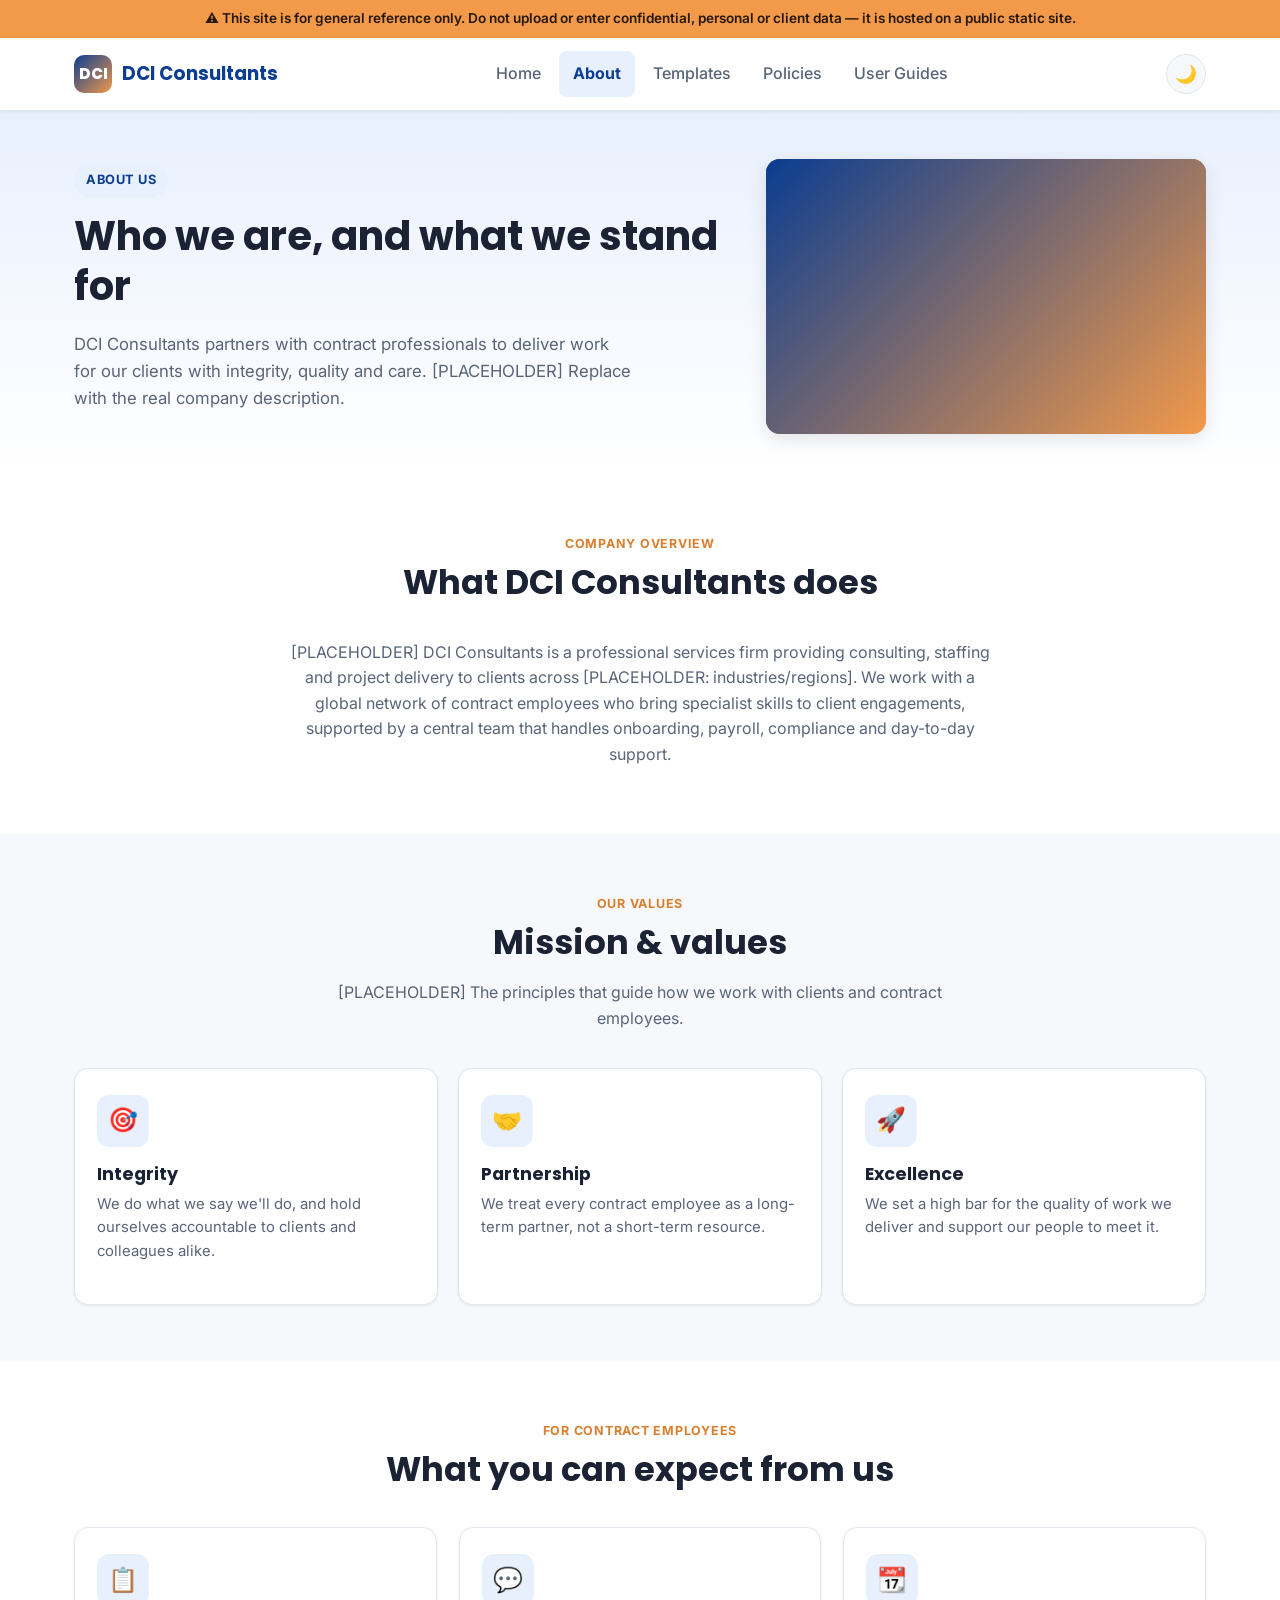
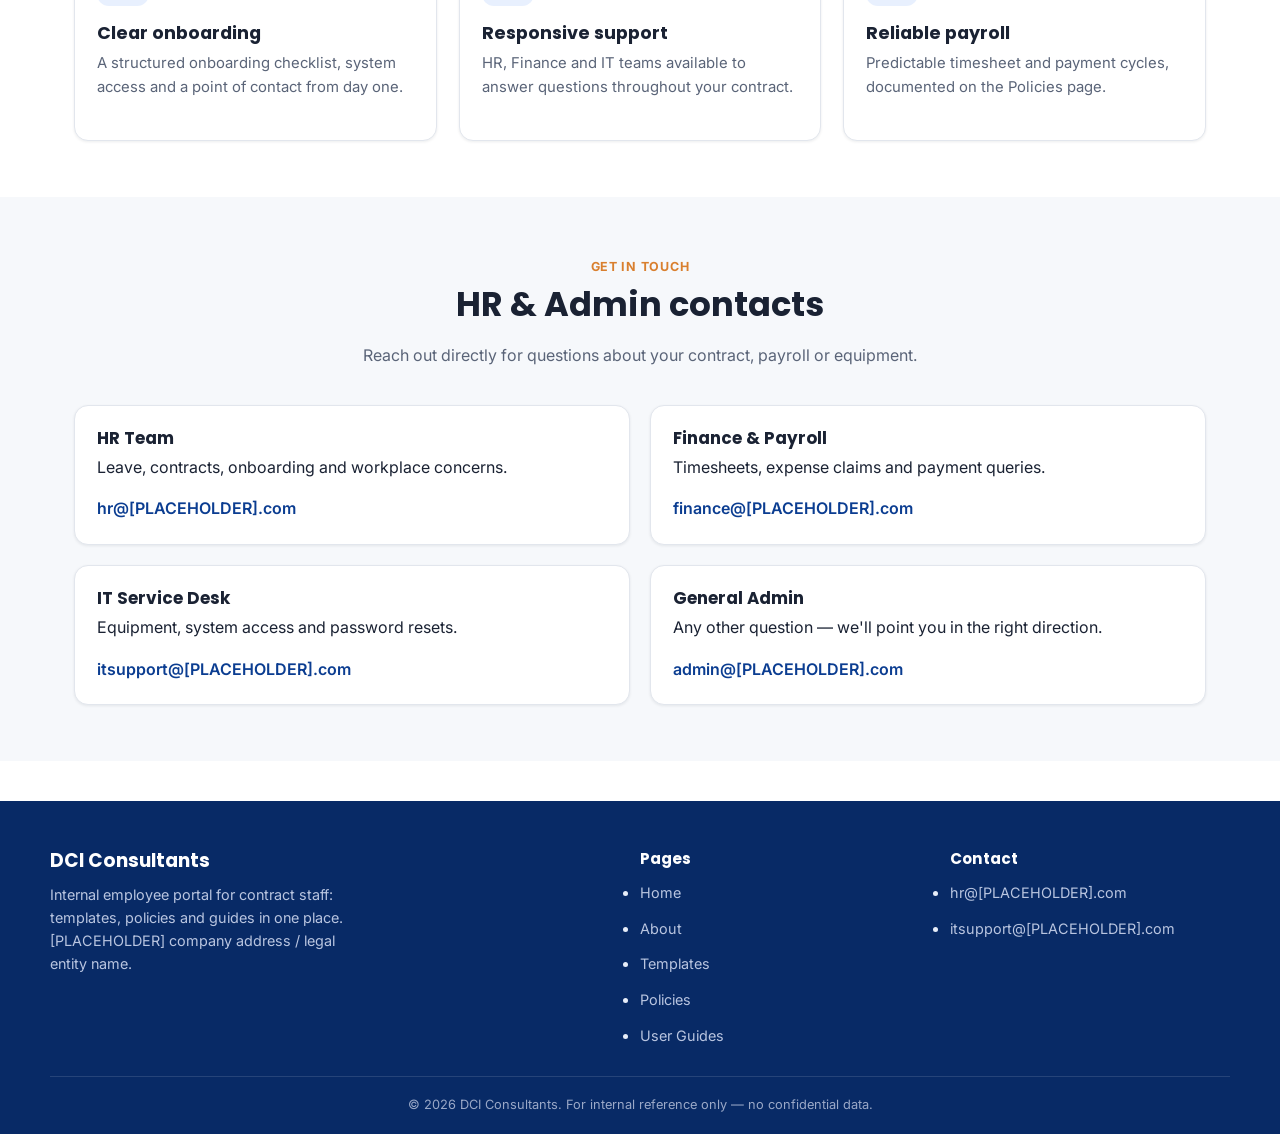
==== about.html @ 4f3f826c "Initial commit: DCI Consultants employee portal Static HTML/CSS/JS site with Home, About, Templates," ====
<!DOCTYPE html>
<html lang="en">
<head>
<meta charset="UTF-8">
<meta name="viewport" content="width=device-width, initial-scale=1.0">
<title>About | DCI Consultants Employee Portal</title>
<meta name="description" content="About DCI Consultants: mission, values, what contract employees can expect, and HR/Admin contacts.">
<link rel="preconnect" href="https://fonts.googleapis.com">
<link rel="preconnect" href="https://fonts.gstatic.com" crossorigin>
<link href="https://fonts.googleapis.com/css2?family=Inter:wght@400;500;600;700&family=Poppins:wght@600;700;800&display=swap" rel="stylesheet">
<link rel="stylesheet" href="css/styles.css">
</head>
<body>

<div class="confidentiality-banner">
  ⚠ This site is for general reference only. Do not upload or enter confidential, personal or client data — it is hosted on a public static site.
</div>

<header class="site-header">
  <div class="container nav-wrap">
    <a class="brand" href="index.html">
      <span class="brand-mark" aria-hidden="true">DCI</span>
      DCI Consultants
    </a>
    <nav class="main-nav" aria-label="Primary">
      <a href="index.html">Home</a>
      <a href="about.html" aria-current="page">About</a>
      <a href="templates.html">Templates</a>
      <a href="policies.html">Policies</a>
      <a href="guides.html">User Guides</a>
    </nav>
    <div class="nav-actions">
      <button class="theme-toggle" type="button" aria-label="Toggle dark mode">🌙</button>
      <button class="hamburger" type="button" aria-label="Toggle menu" aria-expanded="false">
        <span></span><span></span><span></span>
      </button>
    </div>
  </div>
</header>

<section class="page-hero">
  <div class="container page-hero-grid">
    <div class="fade-up">
      <span class="hero-eyebrow">About Us</span>
      <h1>Who we are, and what we stand for</h1>
      <p class="lead">DCI Consultants partners with contract professionals to deliver work for our clients with integrity, quality and care. [PLACEHOLDER] Replace with the real company description.</p>
    </div>
    <div class="page-hero-media fade-up">
      <img
        src="https://images.unsplash.com/photo-1600880292203-757bb62b4baf?auto=format&fit=crop&w=900&q=80"
        alt="Modern open-plan office space with employees working at desks"
        loading="lazy"
        onerror="handleImgError(this)">
    </div>
  </div>
</section>

<section class="section">
  <div class="container">
    <div class="section-head fade-up">
      <span class="eyebrow">Company overview</span>
      <h2>What DCI Consultants does</h2>
    </div>
    <p class="fade-up" style="max-width:720px;margin:0 auto 10px;text-align:center;color:var(--color-text-muted);">
      [PLACEHOLDER] DCI Consultants is a professional services firm providing consulting, staffing and project delivery to clients across [PLACEHOLDER: industries/regions]. We work with a global network of contract employees who bring specialist skills to client engagements, supported by a central team that handles onboarding, payroll, compliance and day-to-day support.
    </p>
  </div>
</section>

<section class="section section-alt">
  <div class="container">
    <div class="section-head fade-up">
      <span class="eyebrow">Our values</span>
      <h2>Mission &amp; values</h2>
      <p>[PLACEHOLDER] The principles that guide how we work with clients and contract employees.</p>
    </div>
    <div class="values-grid">
      <article class="card fade-up">
        <div class="card-icon" aria-hidden="true">🎯</div>
        <h3>Integrity</h3>
        <p>We do what we say we'll do, and hold ourselves accountable to clients and colleagues alike.</p>
      </article>
      <article class="card fade-up">
        <div class="card-icon" aria-hidden="true">🤝</div>
        <h3>Partnership</h3>
        <p>We treat every contract employee as a long-term partner, not a short-term resource.</p>
      </article>
      <article class="card fade-up">
        <div class="card-icon" aria-hidden="true">🚀</div>
        <h3>Excellence</h3>
        <p>We set a high bar for the quality of work we deliver and support our people to meet it.</p>
      </article>
    </div>
  </div>
</section>

<section class="section">
  <div class="container">
    <div class="section-head fade-up">
      <span class="eyebrow">For contract employees</span>
      <h2>What you can expect from us</h2>
    </div>
    <div class="card-grid" style="grid-template-columns:repeat(3,1fr);">
      <article class="card fade-up">
        <div class="card-icon" aria-hidden="true">📋</div>
        <h3>Clear onboarding</h3>
        <p>A structured onboarding checklist, system access and a point of contact from day one.</p>
      </article>
      <article class="card fade-up">
        <div class="card-icon" aria-hidden="true">💬</div>
        <h3>Responsive support</h3>
        <p>HR, Finance and IT teams available to answer questions throughout your contract.</p>
      </article>
      <article class="card fade-up">
        <div class="card-icon" aria-hidden="true">📆</div>
        <h3>Reliable payroll</h3>
        <p>Predictable timesheet and payment cycles, documented on the Policies page.</p>
      </article>
    </div>
  </div>
</section>

<section class="section section-alt" id="contact">
  <div class="container">
    <div class="section-head fade-up">
      <span class="eyebrow">Get in touch</span>
      <h2>HR &amp; Admin contacts</h2>
      <p>Reach out directly for questions about your contract, payroll or equipment.</p>
    </div>
    <div class="contact-grid">
      <div class="contact-card fade-up">
        <h3>HR Team</h3>
        <p>Leave, contracts, onboarding and workplace concerns.</p>
        <a href="mailto:hr@placeholder-dci.com">hr@[PLACEHOLDER].com</a>
      </div>
      <div class="contact-card fade-up">
        <h3>Finance &amp; Payroll</h3>
        <p>Timesheets, expense claims and payment queries.</p>
        <a href="mailto:finance@placeholder-dci.com">finance@[PLACEHOLDER].com</a>
      </div>
      <div class="contact-card fade-up">
        <h3>IT Service Desk</h3>
        <p>Equipment, system access and password resets.</p>
        <a href="mailto:itsupport@placeholder-dci.com">itsupport@[PLACEHOLDER].com</a>
      </div>
      <div class="contact-card fade-up">
        <h3>General Admin</h3>
        <p>Any other question — we'll point you in the right direction.</p>
        <a href="mailto:admin@placeholder-dci.com">admin@[PLACEHOLDER].com</a>
      </div>
    </div>
  </div>
</section>

<footer class="site-footer">
  <div class="container footer-grid">
    <div class="footer-brand">
      <h3>DCI Consultants</h3>
      <p>Internal employee portal for contract staff: templates, policies and guides in one place. [PLACEHOLDER] company address / legal entity name.</p>
    </div>
    <div class="footer-col">
      <h4>Pages</h4>
      <ul>
        <li><a href="index.html">Home</a></li>
        <li><a href="about.html">About</a></li>
        <li><a href="templates.html">Templates</a></li>
        <li><a href="policies.html">Policies</a></li>
        <li><a href="guides.html">User Guides</a></li>
      </ul>
    </div>
    <div class="footer-col">
      <h4>Contact</h4>
      <ul>
        <li><a href="mailto:hr@placeholder-dci.com">hr@[PLACEHOLDER].com</a></li>
        <li><a href="mailto:itsupport@placeholder-dci.com">itsupport@[PLACEHOLDER].com</a></li>
      </ul>
    </div>
  </div>
  <div class="footer-bottom container">
    &copy; 2026 DCI Consultants. For internal reference only — no confidential data.
  </div>
</footer>

<script src="js/main.js"></script>
</body>
</html>
---- css/styles.css ----
/* =====================================================
   DCI Consultants — Employee Portal
   Shared stylesheet for all 5 pages.
   ===================================================== */

/* ---------- CSS Variables / Theme ---------- */
:root {
  --color-primary: #0b3d91;
  --color-primary-dark: #082a66;
  --color-primary-light: #e8f0fe;
  --color-accent: #f2994a;
  --color-accent-dark: #d97f2e;

  --color-bg: #ffffff;
  --color-bg-alt: #f6f8fb;
  --color-surface: #ffffff;
  --color-text: #1a2233;
  --color-text-muted: #5a6478;
  --color-border: #e2e6ed;

  --shadow-sm: 0 1px 3px rgba(16, 24, 40, 0.08);
  --shadow-md: 0 6px 18px rgba(16, 24, 40, 0.10);
  --shadow-lg: 0 14px 34px rgba(16, 24, 40, 0.14);

  --radius-sm: 8px;
  --radius-md: 14px;
  --radius-lg: 20px;

  --font-heading: "Poppins", "Inter", sans-serif;
  --font-body: "Inter", sans-serif;

  --header-height: 72px;
  --transition: 0.25s ease;
}

[data-theme="dark"] {
  --color-primary: #4c8bf5;
  --color-primary-dark: #3a6fd1;
  --color-primary-light: #16233b;
  --color-accent: #ffb366;
  --color-accent-dark: #ffa94d;

  --color-bg: #0f1420;
  --color-bg-alt: #151c2c;
  --color-surface: #1a2236;
  --color-text: #eef1f6;
  --color-text-muted: #a8b2c6;
  --color-border: #2a3450;

  --shadow-sm: 0 1px 3px rgba(0, 0, 0, 0.4);
  --shadow-md: 0 6px 18px rgba(0, 0, 0, 0.45);
  --shadow-lg: 0 14px 34px rgba(0, 0, 0, 0.5);
}

/* ---------- Reset ---------- */
* , *::before, *::after { box-sizing: border-box; }
html { scroll-behavior: smooth; }
body {
  margin: 0;
  font-family: var(--font-body);
  color: var(--color-text);
  background: var(--color-bg);
  line-height: 1.6;
  transition: background var(--transition), color var(--transition);
}
img { max-width: 100%; display: block; }
a { color: inherit; text-decoration: none; }
ul { margin: 0; padding: 0; }
h1, h2, h3, h4 { font-family: var(--font-heading); line-height: 1.25; margin: 0 0 0.5em; }
p { margin: 0 0 1em; }
button { font-family: inherit; }

/* Visible focus states for accessibility */
a:focus-visible,
button:focus-visible,
input:focus-visible,
summary:focus-visible {
  outline: 3px solid var(--color-accent);
  outline-offset: 2px;
  border-radius: 4px;
}

.container {
  width: 100%;
  max-width: 1180px;
  margin: 0 auto;
  padding: 0 24px;
}

.visually-hidden {
  position: absolute;
  width: 1px; height: 1px;
  overflow: hidden;
  clip: rect(0 0 0 0);
  white-space: nowrap;
}

/* ---------- Security / confidentiality banner ---------- */
.confidentiality-banner {
  background: var(--color-accent);
  color: #26180a;
  font-size: 0.85rem;
  text-align: center;
  padding: 8px 16px;
  font-weight: 600;
}

/* ---------- Header / Nav ---------- */
.site-header {
  position: sticky;
  top: 0;
  z-index: 100;
  background: var(--color-surface);
  border-bottom: 1px solid var(--color-border);
  box-shadow: var(--shadow-sm);
}
.nav-wrap {
  display: flex;
  align-items: center;
  justify-content: space-between;
  height: var(--header-height);
}
.brand {
  display: flex;
  align-items: center;
  gap: 10px;
  font-family: var(--font-heading);
  font-weight: 700;
  font-size: 1.15rem;
  color: var(--color-primary);
}
.brand-mark {
  display: inline-flex;
  align-items: center;
  justify-content: center;
  width: 38px; height: 38px;
  border-radius: 10px;
  background: linear-gradient(135deg, var(--color-primary), var(--color-accent));
  color: #fff;
  font-weight: 800;
  font-size: 0.95rem;
}

.main-nav {
  display: flex;
  align-items: center;
  gap: 4px;
}
.main-nav a {
  padding: 10px 14px;
  border-radius: var(--radius-sm);
  font-weight: 500;
  color: var(--color-text-muted);
  transition: background var(--transition), color var(--transition);
}
.main-nav a:hover { background: var(--color-bg-alt); color: var(--color-primary); }
.main-nav a[aria-current="page"] {
  color: var(--color-primary);
  background: var(--color-primary-light);
  font-weight: 700;
}

.nav-actions { display: flex; align-items: center; gap: 8px; }

.theme-toggle {
  width: 40px; height: 40px;
  border-radius: 50%;
  border: 1px solid var(--color-border);
  background: var(--color-bg-alt);
  cursor: pointer;
  font-size: 1.1rem;
  display: flex; align-items: center; justify-content: center;
  transition: transform var(--transition);
}
.theme-toggle:hover { transform: rotate(15deg); }

.hamburger {
  display: none;
  width: 42px; height: 42px;
  border: 1px solid var(--color-border);
  background: var(--color-bg-alt);
  border-radius: var(--radius-sm);
  cursor: pointer;
  position: relative;
}
.hamburger span {
  position: absolute; left: 10px; right: 10px; height: 2px;
  background: var(--color-text);
  transition: transform var(--transition), opacity var(--transition);
}
.hamburger span:nth-child(1) { top: 14px; }
.hamburger span:nth-child(2) { top: 20px; }
.hamburger span:nth-child(3) { top: 26px; }
.hamburger[aria-expanded="true"] span:nth-child(1) { transform: translateY(6px) rotate(45deg); }
.hamburger[aria-expanded="true"] span:nth-child(2) { opacity: 0; }
.hamburger[aria-expanded="true"] span:nth-child(3) { transform: translateY(-6px) rotate(-45deg); }

/* ---------- Buttons ---------- */
.btn {
  display: inline-flex;
  align-items: center;
  gap: 8px;
  padding: 12px 22px;
  border-radius: var(--radius-sm);
  font-weight: 600;
  border: 2px solid transparent;
  cursor: pointer;
  transition: transform var(--transition), box-shadow var(--transition), background var(--transition);
  font-size: 0.95rem;
}
.btn:hover { transform: translateY(-2px); }
.btn-primary { background: var(--color-primary); color: #fff; box-shadow: var(--shadow-sm); }
.btn-primary:hover { background: var(--color-primary-dark); box-shadow: var(--shadow-md); }
.btn-accent { background: var(--color-accent); color: #26180a; }
.btn-accent:hover { background: var(--color-accent-dark); }
.btn-outline { background: transparent; border-color: var(--color-border); color: var(--color-text); }
.btn-outline:hover { border-color: var(--color-primary); color: var(--color-primary); }
.btn-sm { padding: 8px 14px; font-size: 0.85rem; }

/* ---------- Hero ---------- */
.hero {
  padding: 64px 0 56px;
  background: linear-gradient(180deg, var(--color-primary-light), var(--color-bg));
}
.hero-grid {
  display: grid;
  grid-template-columns: 1.1fr 1fr;
  gap: 40px;
  align-items: center;
}
.hero-eyebrow {
  display: inline-block;
  color: var(--color-primary);
  background: var(--color-primary-light);
  font-weight: 700;
  font-size: 0.8rem;
  letter-spacing: 0.04em;
  text-transform: uppercase;
  padding: 6px 12px;
  border-radius: 999px;
  margin-bottom: 14px;
}
.hero h1 { font-size: clamp(1.9rem, 4vw, 3rem); color: var(--color-text); }
.hero p.lead { font-size: 1.1rem; color: var(--color-text-muted); max-width: 540px; }
.hero-actions { display: flex; gap: 14px; flex-wrap: wrap; margin-top: 24px; }
.hero-media {
  border-radius: var(--radius-lg);
  overflow: hidden;
  box-shadow: var(--shadow-lg);
  aspect-ratio: 4/3;
  background: linear-gradient(135deg, var(--color-primary), var(--color-accent));
}
.hero-media img { width: 100%; height: 100%; object-fit: cover; }

.page-hero {
  padding: 48px 0 40px;
  background: linear-gradient(180deg, var(--color-primary-light), var(--color-bg));
}
.page-hero-grid {
  display: grid;
  grid-template-columns: 1.2fr 0.8fr;
  gap: 32px;
  align-items: center;
}
.page-hero h1 { font-size: clamp(1.7rem, 3.4vw, 2.5rem); }
.page-hero p.lead { color: var(--color-text-muted); font-size: 1.05rem; max-width: 560px; }
.page-hero-media {
  border-radius: var(--radius-md);
  overflow: hidden;
  box-shadow: var(--shadow-md);
  aspect-ratio: 16/10;
  background: linear-gradient(135deg, var(--color-primary), var(--color-accent));
}
.page-hero-media img { width: 100%; height: 100%; object-fit: cover; }

/* ---------- Sections ---------- */
.section { padding: 56px 0; }
.section-alt { background: var(--color-bg-alt); }
.section-head { max-width: 680px; margin: 0 auto 36px; text-align: center; }
.section-head h2 { font-size: clamp(1.5rem, 3vw, 2.1rem); }
.section-head p { color: var(--color-text-muted); }
.eyebrow {
  display: inline-block;
  color: var(--color-accent-dark);
  font-weight: 700;
  font-size: 0.78rem;
  letter-spacing: 0.06em;
  text-transform: uppercase;
  margin-bottom: 8px;
}

/* ---------- Quick-link / feature cards ---------- */
.card-grid {
  display: grid;
  grid-template-columns: repeat(4, 1fr);
  gap: 22px;
}
.card {
  background: var(--color-surface);
  border: 1px solid var(--color-border);
  border-radius: var(--radius-md);
  padding: 26px 22px;
  box-shadow: var(--shadow-sm);
  transition: transform var(--transition), box-shadow var(--transition);
}
.card:hover { transform: translateY(-4px); box-shadow: var(--shadow-md); }
.card-icon {
  width: 52px; height: 52px;
  border-radius: 12px;
  background: var(--color-primary-light);
  color: var(--color-primary);
  display: flex; align-items: center; justify-content: center;
  font-size: 1.5rem;
  margin-bottom: 16px;
}
.card h3 { font-size: 1.1rem; margin-bottom: 8px; }
.card p { color: var(--color-text-muted); font-size: 0.93rem; margin-bottom: 14px; }
.card-link { font-weight: 700; color: var(--color-primary); display: inline-flex; align-items: center; gap: 6px; }
.card-link:hover { text-decoration: underline; }

/* ---------- Announcements ---------- */
.announce-list { display: grid; gap: 16px; }
.announce-item {
  display: flex; gap: 16px;
  background: var(--color-surface);
  border: 1px solid var(--color-border);
  border-radius: var(--radius-md);
  padding: 18px 20px;
  box-shadow: var(--shadow-sm);
}
.announce-date {
  flex: 0 0 auto;
  min-width: 72px;
  text-align: center;
  background: var(--color-primary-light);
  color: var(--color-primary);
  border-radius: var(--radius-sm);
  padding: 8px 6px;
  font-weight: 700;
  font-size: 0.8rem;
}
.announce-item h3 { font-size: 1rem; margin-bottom: 4px; }
.announce-item p { margin: 0; color: var(--color-text-muted); font-size: 0.9rem; }

/* ---------- Help strip ---------- */
.help-strip {
  background: var(--color-primary);
  color: #fff;
  border-radius: var(--radius-lg);
  padding: 32px 36px;
  display: flex;
  align-items: center;
  justify-content: space-between;
  gap: 24px;
  flex-wrap: wrap;
}
.help-strip h2 { margin: 0 0 6px; font-size: 1.4rem; }
.help-strip p { margin: 0; opacity: 0.9; }
.help-strip .btn-outline { border-color: rgba(255,255,255,0.5); color: #fff; }
.help-strip .btn-outline:hover { border-color: #fff; background: rgba(255,255,255,0.12); }

/* ---------- Toolbar: search + filter ---------- */
.toolbar {
  display: flex;
  gap: 14px;
  flex-wrap: wrap;
  align-items: center;
  margin-bottom: 30px;
  background: var(--color-surface);
  border: 1px solid var(--color-border);
  border-radius: var(--radius-md);
  padding: 16px 18px;
  box-shadow: var(--shadow-sm);
}
.search-field {
  flex: 1 1 260px;
  display: flex;
  align-items: center;
  gap: 10px;
  background: var(--color-bg-alt);
  border: 1px solid var(--color-border);
  border-radius: var(--radius-sm);
  padding: 10px 14px;
}
.search-field input {
  flex: 1;
  border: none;
  background: transparent;
  color: var(--color-text);
  font-size: 0.95rem;
  outline: none;
}
.filter-chips { display: flex; gap: 8px; flex-wrap: wrap; }
.chip {
  border: 1px solid var(--color-border);
  background: var(--color-bg-alt);
  color: var(--color-text-muted);
  padding: 8px 14px;
  border-radius: 999px;
  font-size: 0.85rem;
  font-weight: 600;
  cursor: pointer;
  transition: background var(--transition), color var(--transition), border-color var(--transition);
}
.chip:hover { border-color: var(--color-primary); }
.chip[aria-pressed="true"] {
  background: var(--color-primary);
  color: #fff;
  border-color: var(--color-primary);
}
.result-count { color: var(--color-text-muted); font-size: 0.85rem; margin-bottom: 18px; }
.empty-state {
  text-align: center;
  padding: 48px 20px;
  color: var(--color-text-muted);
  border: 1px dashed var(--color-border);
  border-radius: var(--radius-md);
  display: none;
}
.empty-state.visible { display: block; }

/* ---------- Template cards ---------- */
.template-grid {
  display: grid;
  grid-template-columns: repeat(3, 1fr);
  gap: 22px;
}
.template-card {
  background: var(--color-surface);
  border: 1px solid var(--color-border);
  border-radius: var(--radius-md);
  padding: 22px;
  box-shadow: var(--shadow-sm);
  display: flex;
  flex-direction: column;
  transition: transform var(--transition), box-shadow var(--transition);
}
.template-card:hover { transform: translateY(-4px); box-shadow: var(--shadow-md); }
.template-top { display: flex; align-items: flex-start; justify-content: space-between; gap: 10px; }
.template-icon {
  width: 46px; height: 46px;
  border-radius: 10px;
  background: var(--color-primary-light);
  color: var(--color-primary);
  display: flex; align-items: center; justify-content: center;
  font-size: 1.3rem;
}
.badge {
  font-size: 0.72rem;
  font-weight: 700;
  padding: 4px 9px;
  border-radius: 999px;
  background: var(--color-accent);
  color: #26180a;
  text-transform: uppercase;
  letter-spacing: 0.03em;
}
.template-card h3 { font-size: 1.05rem; margin: 14px 0 6px; }
.template-card p { color: var(--color-text-muted); font-size: 0.9rem; flex: 1; }
.template-card .category-tag {
  font-size: 0.78rem;
  color: var(--color-primary);
  font-weight: 600;
  margin-bottom: 10px;
}
.template-card .btn { align-self: flex-start; margin-top: 10px; }

/* ---------- Accordion (policies) ---------- */
.accordion { display: grid; gap: 14px; }
.accordion-item {
  background: var(--color-surface);
  border: 1px solid var(--color-border);
  border-radius: var(--radius-md);
  box-shadow: var(--shadow-sm);
  overflow: hidden;
}
.accordion-trigger {
  width: 100%;
  display: flex;
  align-items: center;
  justify-content: space-between;
  gap: 16px;
  padding: 18px 22px;
  background: transparent;
  border: none;
  cursor: pointer;
  text-align: left;
  color: var(--color-text);
}
.accordion-trigger h3 { margin: 0; font-size: 1.05rem; }
.accordion-meta { font-size: 0.78rem; color: var(--color-text-muted); font-weight: 500; margin-top: 4px; }
.accordion-icon {
  flex: 0 0 auto;
  width: 30px; height: 30px;
  border-radius: 50%;
  background: var(--color-primary-light);
  color: var(--color-primary);
  display: flex; align-items: center; justify-content: center;
  transition: transform var(--transition);
}
.accordion-trigger[aria-expanded="true"] .accordion-icon { transform: rotate(45deg); }
.accordion-panel {
  max-height: 0;
  overflow: hidden;
  transition: max-height var(--transition);
  padding: 0 22px;
}
.accordion-panel.open { padding-bottom: 20px; }
.accordion-panel p, .accordion-panel li { color: var(--color-text-muted); font-size: 0.93rem; }
.accordion-panel ul { list-style: disc; padding-left: 20px; margin-bottom: 10px; }

/* ---------- Guides ---------- */
.guide-list { display: grid; gap: 28px; }
.guide-card {
  background: var(--color-surface);
  border: 1px solid var(--color-border);
  border-radius: var(--radius-md);
  padding: 26px 26px 10px;
  box-shadow: var(--shadow-sm);
}
.guide-card h3 { display: flex; align-items: center; gap: 10px; font-size: 1.15rem; }
.guide-num {
  width: 34px; height: 34px;
  border-radius: 50%;
  background: var(--color-primary);
  color: #fff;
  display: flex; align-items: center; justify-content: center;
  font-size: 0.9rem; font-weight: 700;
  flex: 0 0 auto;
}
.step-list { list-style: none; padding: 0; margin: 18px 0 10px; display: grid; gap: 14px; }
.step-list li { display: flex; gap: 14px; }
.step-num {
  flex: 0 0 auto;
  width: 28px; height: 28px;
  border-radius: 50%;
  border: 2px solid var(--color-primary);
  color: var(--color-primary);
  display: flex; align-items: center; justify-content: center;
  font-size: 0.8rem; font-weight: 700;
}
.step-text { color: var(--color-text-muted); font-size: 0.93rem; }
.tip-callout {
  display: flex;
  gap: 12px;
  background: var(--color-primary-light);
  border-left: 4px solid var(--color-primary);
  border-radius: var(--radius-sm);
  padding: 14px 16px;
  margin: 16px 0;
  font-size: 0.9rem;
  color: var(--color-text);
}
.tip-callout strong { color: var(--color-primary); }

.faq-section { margin-top: 10px; }

/* ---------- Contact / about ---------- */
.contact-grid {
  display: grid;
  grid-template-columns: repeat(2, 1fr);
  gap: 20px;
}
.contact-card {
  background: var(--color-surface);
  border: 1px solid var(--color-border);
  border-radius: var(--radius-md);
  padding: 22px;
  box-shadow: var(--shadow-sm);
}
.contact-card h3 { font-size: 1.05rem; margin-bottom: 6px; }
.contact-card a { color: var(--color-primary); font-weight: 600; }

.values-grid { display: grid; grid-template-columns: repeat(3, 1fr); gap: 20px; }

/* ---------- Footer ---------- */
.site-footer {
  background: var(--color-primary-dark);
  color: #e7edf9;
  margin-top: 40px;
}
[data-theme="dark"] .site-footer { background: #0a0f1c; }
.footer-grid {
  display: grid;
  grid-template-columns: 2fr 1fr 1fr;
  gap: 30px;
  padding: 48px 0 28px;
}
.footer-brand h3 { color: #fff; margin-bottom: 10px; }
.footer-brand p { color: #b9c5e0; font-size: 0.9rem; max-width: 320px; }
.footer-col h4 { color: #fff; font-size: 0.95rem; margin-bottom: 12px; }
.footer-col ul { display: grid; gap: 10px; }
.footer-col a { color: #b9c5e0; font-size: 0.9rem; transition: color var(--transition); }
.footer-col a:hover { color: #fff; }
.footer-bottom {
  border-top: 1px solid rgba(255,255,255,0.12);
  padding: 18px 0;
  font-size: 0.8rem;
  color: #9aa8c7;
  text-align: center;
}

/* ---------- Scroll fade-in animation ---------- */
.fade-up {
  opacity: 0;
  transform: translateY(18px);
  transition: opacity 0.6s ease, transform 0.6s ease;
}
.fade-up.in-view { opacity: 1; transform: translateY(0); }

/* ---------- Responsive ---------- */
@media (max-width: 1024px) {
  .card-grid { grid-template-columns: repeat(2, 1fr); }
  .template-grid { grid-template-columns: repeat(2, 1fr); }
  .values-grid { grid-template-columns: repeat(1, 1fr); }
  .contact-grid { grid-template-columns: 1fr; }
  .footer-grid { grid-template-columns: 1fr 1fr; }
}

@media (max-width: 860px) {
  .main-nav {
    position: fixed;
    top: var(--header-height);
    left: 0; right: 0;
    background: var(--color-surface);
    border-bottom: 1px solid var(--color-border);
    flex-direction: column;
    align-items: stretch;
    padding: 10px 16px 18px;
    gap: 2px;
    box-shadow: var(--shadow-md);
    transform: translateY(-8px);
    opacity: 0;
    pointer-events: none;
    transition: opacity var(--transition), transform var(--transition);
  }
  .main-nav.open {
    opacity: 1;
    transform: translateY(0);
    pointer-events: auto;
  }
  .main-nav a { padding: 12px 14px; }
  .hamburger { display: block; }
  .hero-grid, .page-hero-grid { grid-template-columns: 1fr; }
  .hero-media, .page-hero-media { order: -1; }
}

@media (max-width: 640px) {
  .card-grid, .template-grid { grid-template-columns: 1fr; }
  .footer-grid { grid-template-columns: 1fr; padding: 36px 0 20px; }
  .help-strip { flex-direction: column; align-items: flex-start; text-align: left; }
  .hero, .page-hero { padding: 36px 0 32px; }
  .section { padding: 40px 0; }
}
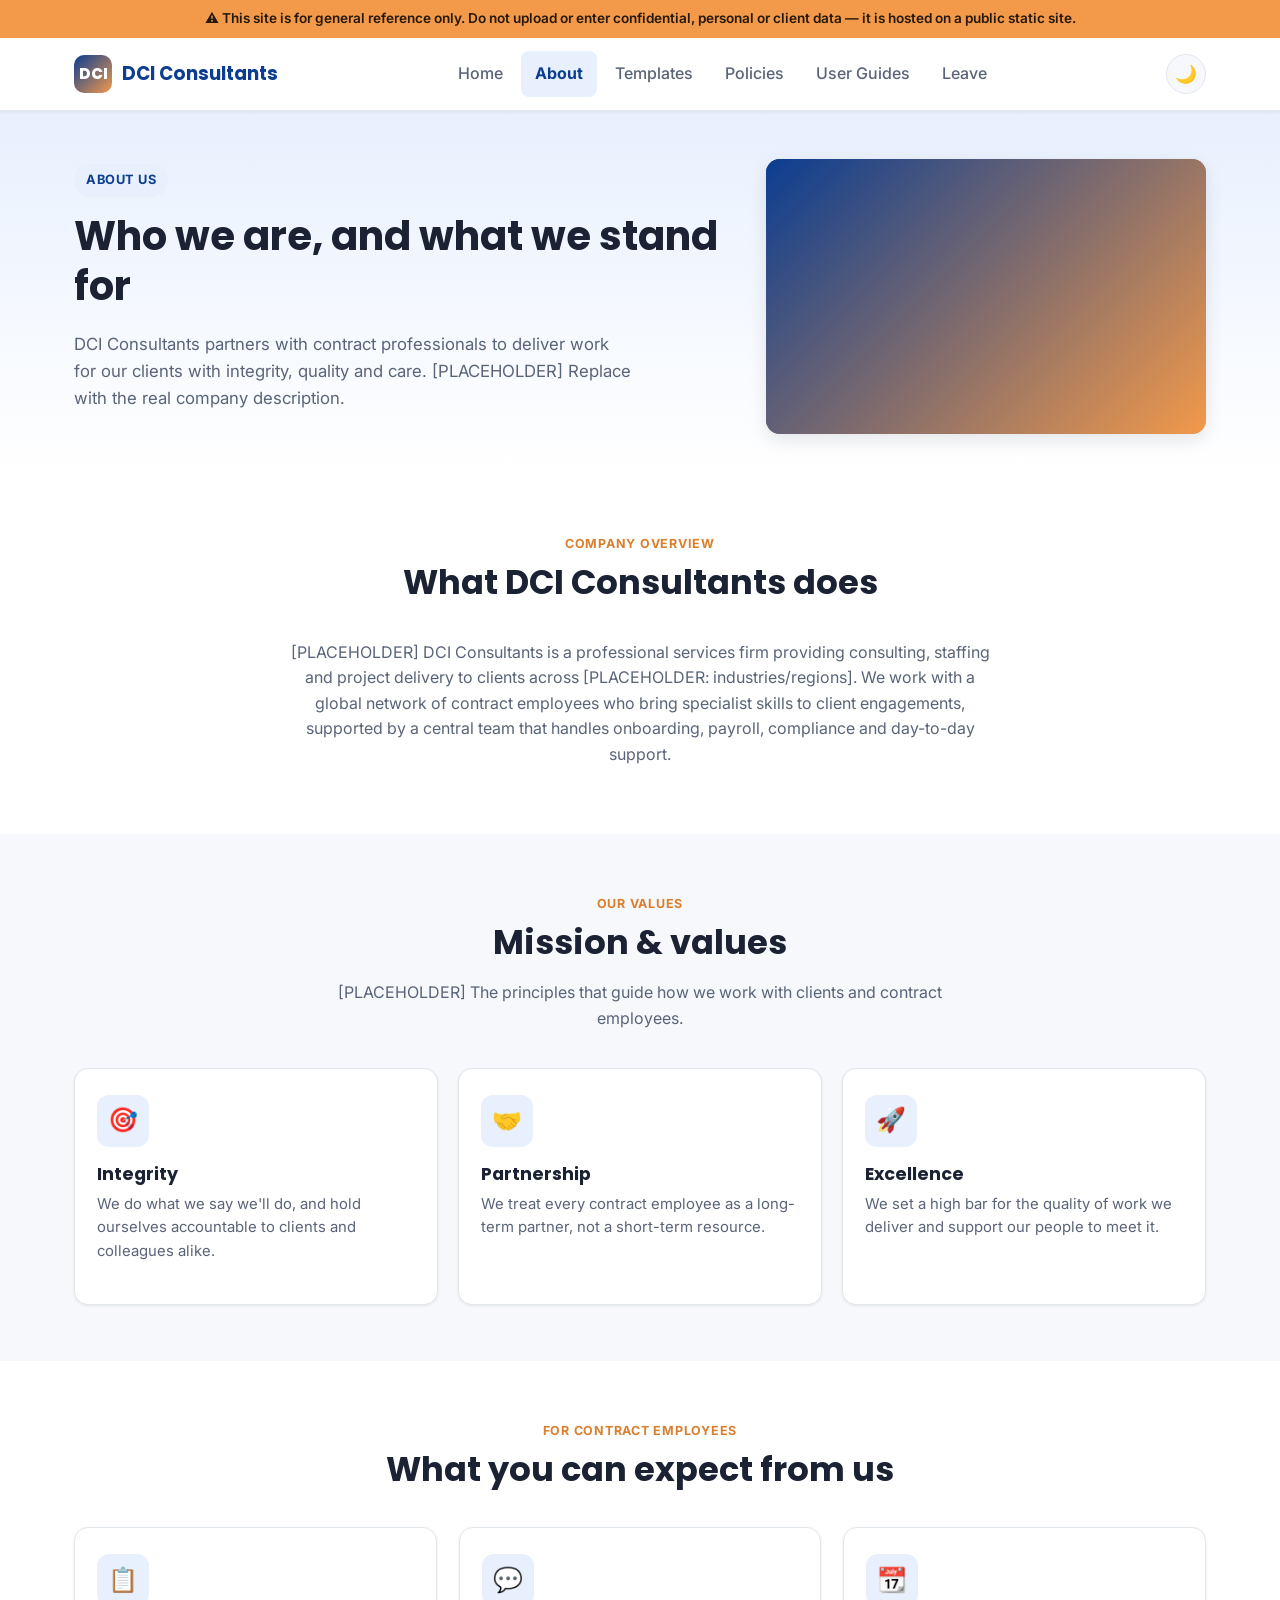
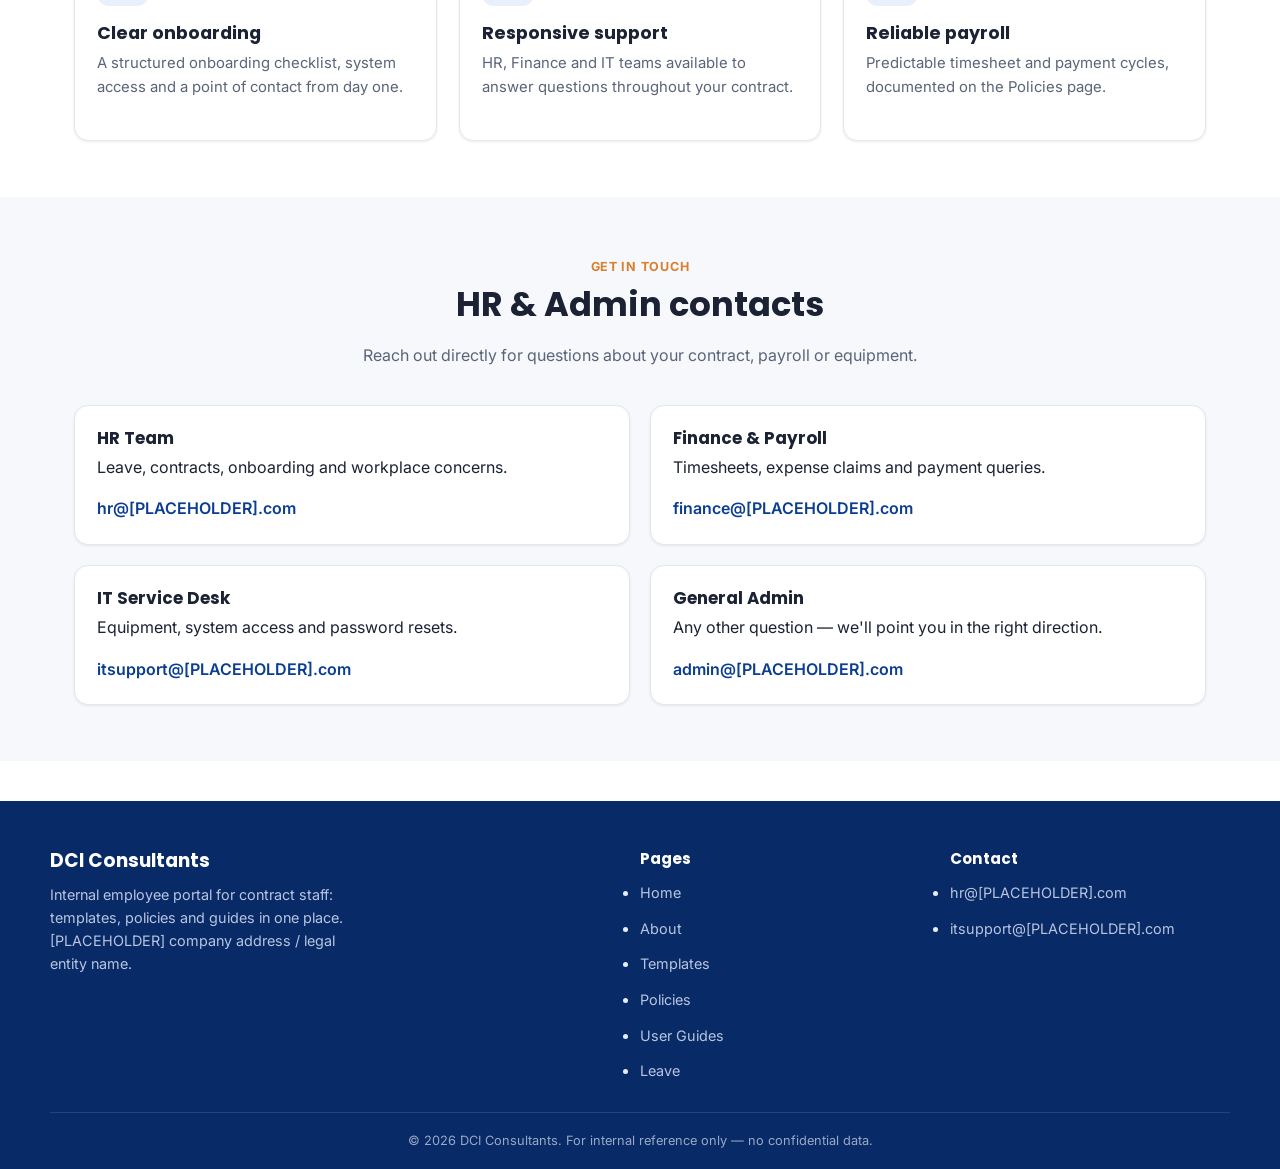
==== commit 851cee4b: "Add Leave Monitoring App (leave.html) backed by Supabase Employees sign in, apply for annual/medical" ====
--- a/about.html
+++ b/about.html
@@ -28,6 +28,7 @@
       <a href="templates.html">Templates</a>
       <a href="policies.html">Policies</a>
       <a href="guides.html">User Guides</a>
+      <a href="leave.html">Leave</a>
     </nav>
     <div class="nav-actions">
       <button class="theme-toggle" type="button" aria-label="Toggle dark mode">🌙</button>
@@ -166,6 +167,7 @@
         <li><a href="templates.html">Templates</a></li>
         <li><a href="policies.html">Policies</a></li>
         <li><a href="guides.html">User Guides</a></li>
+        <li><a href="leave.html">Leave</a></li>
       </ul>
     </div>
     <div class="footer-col">
--- a/css/styles.css
+++ b/css/styles.css
@@ -292,7 +292,7 @@
 /* ---------- Quick-link / feature cards ---------- */
 .card-grid {
   display: grid;
-  grid-template-columns: repeat(4, 1fr);
+  grid-template-columns: repeat(auto-fit, minmax(220px, 1fr));
   gap: 22px;
 }
 .card {
@@ -608,6 +608,174 @@
 }
 .fade-up.in-view { opacity: 1; transform: translateY(0); }
 
+/* ---------- Leave Monitoring App ---------- */
+.hidden { display: none !important; }
+
+.leave-topbar {
+  display: flex;
+  align-items: center;
+  justify-content: space-between;
+  gap: 16px;
+  flex-wrap: wrap;
+  background: var(--color-surface);
+  border: 1px solid var(--color-border);
+  border-radius: var(--radius-md);
+  padding: 16px 20px;
+  box-shadow: var(--shadow-sm);
+  margin-bottom: 28px;
+}
+.leave-whoami { display: flex; align-items: center; gap: 12px; }
+.leave-avatar {
+  width: 42px; height: 42px;
+  border-radius: 50%;
+  background: var(--color-primary-light);
+  color: var(--color-primary);
+  display: flex; align-items: center; justify-content: center;
+  font-weight: 700;
+}
+.role-pill {
+  font-size: 0.72rem;
+  font-weight: 700;
+  text-transform: uppercase;
+  letter-spacing: 0.03em;
+  padding: 3px 9px;
+  border-radius: 999px;
+  background: var(--color-primary-light);
+  color: var(--color-primary);
+}
+.role-pill.is-manager { background: var(--color-accent); color: #26180a; }
+
+/* Auth card */
+.auth-wrap { display: flex; justify-content: center; padding: 10px 0 40px; }
+.auth-card {
+  width: 100%;
+  max-width: 420px;
+  background: var(--color-surface);
+  border: 1px solid var(--color-border);
+  border-radius: var(--radius-md);
+  box-shadow: var(--shadow-md);
+  padding: 30px 28px;
+}
+.auth-tabs { display: flex; gap: 6px; margin-bottom: 20px; background: var(--color-bg-alt); border-radius: var(--radius-sm); padding: 4px; }
+.auth-tabs button {
+  flex: 1;
+  border: none;
+  background: transparent;
+  padding: 9px;
+  border-radius: 6px;
+  font-weight: 600;
+  cursor: pointer;
+  color: var(--color-text-muted);
+}
+.auth-tabs button[aria-selected="true"] { background: var(--color-surface); color: var(--color-primary); box-shadow: var(--shadow-sm); }
+
+.field { margin-bottom: 16px; }
+.field label { display: block; font-size: 0.85rem; font-weight: 600; margin-bottom: 6px; }
+.field input, .field select, .field textarea {
+  width: 100%;
+  padding: 10px 12px;
+  border-radius: var(--radius-sm);
+  border: 1px solid var(--color-border);
+  background: var(--color-bg);
+  color: var(--color-text);
+  font-family: inherit;
+  font-size: 0.95rem;
+}
+.field textarea { resize: vertical; min-height: 70px; }
+.form-row { display: grid; grid-template-columns: 1fr 1fr; gap: 14px; }
+.form-hint { font-size: 0.82rem; color: var(--color-text-muted); margin-top: -8px; margin-bottom: 16px; }
+.form-msg { font-size: 0.88rem; padding: 10px 12px; border-radius: var(--radius-sm); margin-bottom: 14px; }
+.form-msg.error { background: #fdeceb; color: #a4241c; }
+.form-msg.success { background: #e7f7ee; color: #1a7a43; }
+[data-theme="dark"] .form-msg.error { background: #3a1c1c; color: #ff8f84; }
+[data-theme="dark"] .form-msg.success { background: #113326; color: #7be3a9; }
+
+/* Balance cards */
+.balance-grid { display: grid; grid-template-columns: repeat(3, 1fr); gap: 18px; margin-bottom: 36px; }
+.balance-card {
+  background: var(--color-surface);
+  border: 1px solid var(--color-border);
+  border-radius: var(--radius-md);
+  padding: 20px 22px;
+  box-shadow: var(--shadow-sm);
+}
+.balance-card h3 { font-size: 0.95rem; margin-bottom: 14px; color: var(--color-text-muted); text-transform: uppercase; letter-spacing: 0.03em; font-weight: 700; }
+.balance-row { display: flex; justify-content: space-between; font-size: 0.88rem; padding: 5px 0; color: var(--color-text-muted); }
+.balance-row strong { color: var(--color-text); }
+.balance-remaining { font-size: 2rem; font-family: var(--font-heading); font-weight: 700; color: var(--color-primary); margin: 8px 0 2px; }
+
+/* Status pills */
+.status-pill { font-size: 0.75rem; font-weight: 700; padding: 3px 10px; border-radius: 999px; text-transform: capitalize; }
+.status-pill.pending { background: #fff4e0; color: #9a6a00; }
+.status-pill.approved { background: #e7f7ee; color: #1a7a43; }
+.status-pill.rejected { background: #fdeceb; color: #a4241c; }
+[data-theme="dark"] .status-pill.pending { background: #3a2c10; color: #ffcf7a; }
+[data-theme="dark"] .status-pill.approved { background: #113326; color: #7be3a9; }
+[data-theme="dark"] .status-pill.rejected { background: #3a1c1c; color: #ff8f84; }
+
+/* Request / queue list */
+.request-list, .queue-list { display: grid; gap: 14px; margin-bottom: 36px; }
+.request-item, .queue-item {
+  background: var(--color-surface);
+  border: 1px solid var(--color-border);
+  border-radius: var(--radius-md);
+  padding: 18px 20px;
+  box-shadow: var(--shadow-sm);
+}
+.request-item-top, .queue-item-top { display: flex; justify-content: space-between; align-items: flex-start; gap: 12px; flex-wrap: wrap; }
+.request-item h4, .queue-item h4 { margin: 0 0 4px; font-size: 1rem; }
+.request-meta, .queue-meta { font-size: 0.85rem; color: var(--color-text-muted); }
+.request-reason, .queue-reason { font-size: 0.9rem; margin-top: 10px; color: var(--color-text); }
+.manager-comment { font-size: 0.85rem; margin-top: 10px; padding: 8px 10px; background: var(--color-bg-alt); border-radius: var(--radius-sm); }
+.queue-actions { display: flex; gap: 10px; flex-wrap: wrap; margin-top: 14px; align-items: flex-start; }
+.queue-actions textarea { flex: 1 1 220px; min-width: 180px; }
+
+/* Team calendar */
+.calendar-toolbar { display: flex; align-items: center; justify-content: space-between; margin-bottom: 16px; }
+.calendar-toolbar h3 { margin: 0; font-size: 1.1rem; }
+.calendar-nav { display: flex; gap: 8px; }
+.calendar-nav button {
+  width: 36px; height: 36px; border-radius: 8px; border: 1px solid var(--color-border);
+  background: var(--color-bg-alt); cursor: pointer; font-size: 1rem;
+}
+.calendar-grid {
+  display: grid;
+  grid-template-columns: repeat(7, 1fr);
+  gap: 6px;
+}
+.calendar-dow { text-align: center; font-size: 0.78rem; font-weight: 700; color: var(--color-text-muted); padding-bottom: 6px; }
+.calendar-cell {
+  min-height: 86px;
+  background: var(--color-surface);
+  border: 1px solid var(--color-border);
+  border-radius: 10px;
+  padding: 6px;
+  font-size: 0.75rem;
+  display: flex;
+  flex-direction: column;
+  gap: 3px;
+}
+.calendar-cell.is-weekend { background: var(--color-bg-alt); }
+.calendar-cell.is-holiday { background: var(--color-primary-light); }
+.calendar-cell.other-month { opacity: 0.35; }
+.calendar-date { font-weight: 700; color: var(--color-text-muted); }
+.leave-chip {
+  font-size: 0.68rem;
+  padding: 2px 6px;
+  border-radius: 6px;
+  color: #fff;
+  white-space: nowrap;
+  overflow: hidden;
+  text-overflow: ellipsis;
+}
+.leave-chip.annual { background: var(--color-primary); }
+.leave-chip.medical { background: #e05d5d; }
+.leave-chip.unpaid { background: #8a8f9c; }
+.leave-chip.is-pending { opacity: 0.55; border: 1px dashed rgba(255,255,255,0.6); }
+.calendar-legend { display: flex; gap: 16px; flex-wrap: wrap; margin-top: 14px; font-size: 0.82rem; color: var(--color-text-muted); }
+.calendar-legend span { display: inline-flex; align-items: center; gap: 6px; }
+.legend-dot { width: 10px; height: 10px; border-radius: 3px; display: inline-block; }
+
 /* ---------- Responsive ---------- */
 @media (max-width: 1024px) {
   .card-grid { grid-template-columns: repeat(2, 1fr); }
@@ -615,6 +783,7 @@
   .values-grid { grid-template-columns: repeat(1, 1fr); }
   .contact-grid { grid-template-columns: 1fr; }
   .footer-grid { grid-template-columns: 1fr 1fr; }
+  .balance-grid { grid-template-columns: 1fr; }
 }
 
 @media (max-width: 860px) {
@@ -651,4 +820,9 @@
   .help-strip { flex-direction: column; align-items: flex-start; text-align: left; }
   .hero, .page-hero { padding: 36px 0 32px; }
   .section { padding: 40px 0; }
-}
+  .form-row { grid-template-columns: 1fr; }
+  .calendar-grid { grid-template-columns: repeat(7, minmax(34px, 1fr)); gap: 3px; }
+  .calendar-cell { min-height: 56px; padding: 3px; font-size: 0.62rem; }
+  .calendar-dow { font-size: 0.6rem; }
+  .leave-topbar { flex-direction: column; align-items: flex-start; }
+}
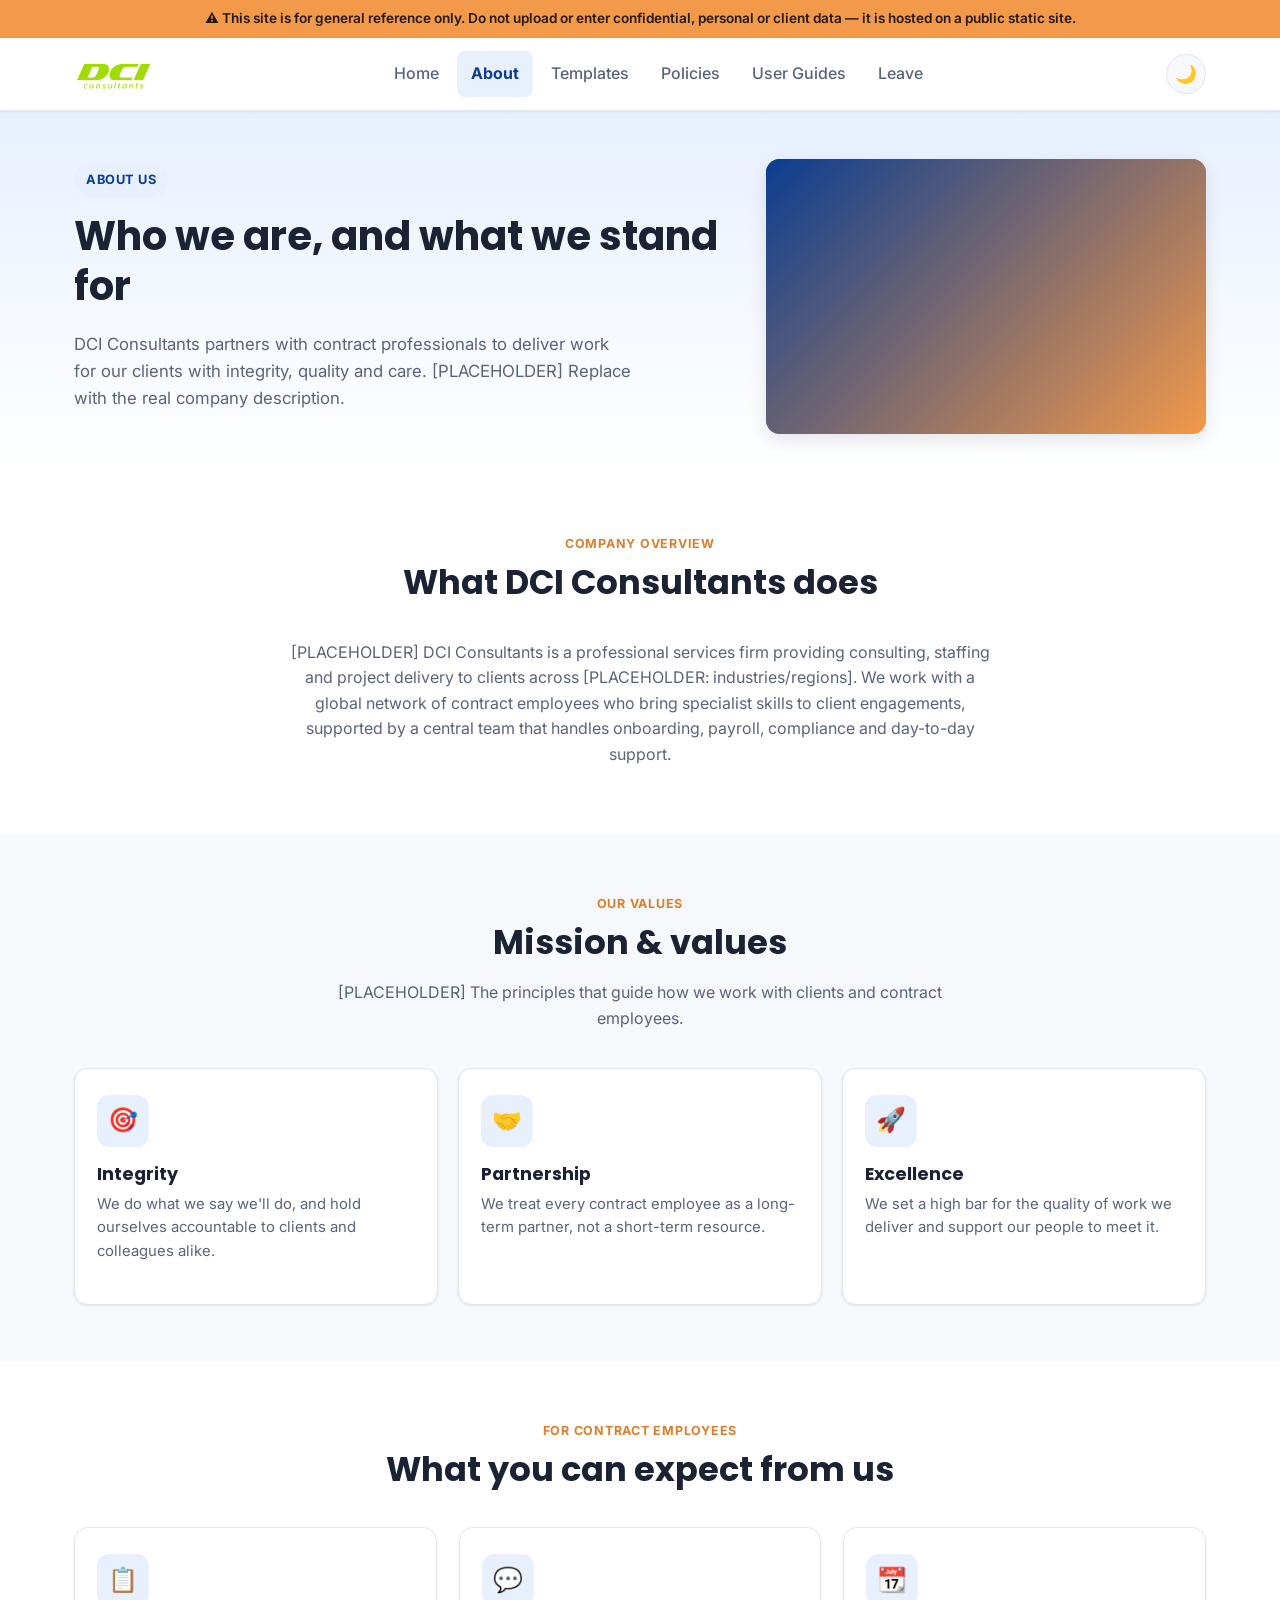
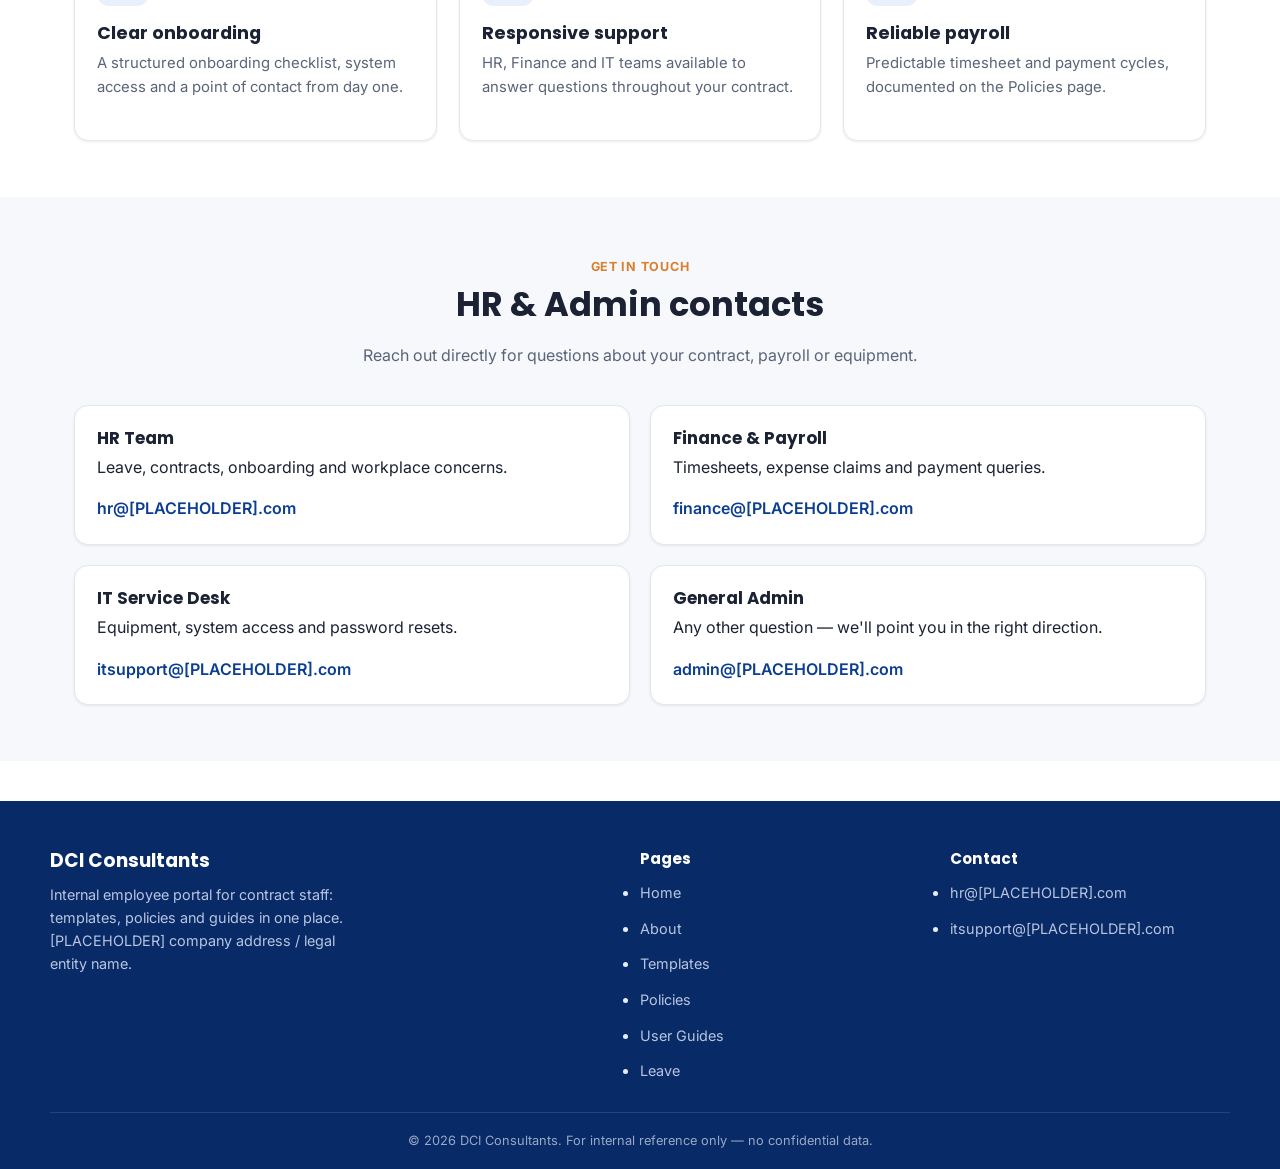
==== commit 5d3c6f7f: "Replace nav text brand mark with the real DCI logo on every page Swaps the "DCI" badge + "DCI Consul" ====
--- a/about.html
+++ b/about.html
@@ -19,8 +19,7 @@
 <header class="site-header">
   <div class="container nav-wrap">
     <a class="brand" href="index.html">
-      <span class="brand-mark" aria-hidden="true">DCI</span>
-      DCI Consultants
+      <img src="assets/images/dci-logo.png" alt="DCI Consultants" class="brand-logo">
     </a>
     <nav class="main-nav" aria-label="Primary">
       <a href="index.html">Home</a>
--- a/css/styles.css
+++ b/css/styles.css
@@ -129,16 +129,10 @@
   font-size: 1.15rem;
   color: var(--color-primary);
 }
-.brand-mark {
-  display: inline-flex;
-  align-items: center;
-  justify-content: center;
-  width: 38px; height: 38px;
-  border-radius: 10px;
-  background: linear-gradient(135deg, var(--color-primary), var(--color-accent));
-  color: #fff;
-  font-weight: 800;
-  font-size: 0.95rem;
+.brand-logo {
+  height: 34px;
+  width: auto;
+  display: block;
 }
 
 .main-nav {
@@ -775,6 +769,75 @@
 .calendar-legend { display: flex; gap: 16px; flex-wrap: wrap; margin-top: 14px; font-size: 0.82rem; color: var(--color-text-muted); }
 .calendar-legend span { display: inline-flex; align-items: center; gap: 6px; }
 .legend-dot { width: 10px; height: 10px; border-radius: 3px; display: inline-block; }
+
+.leave-row-card {
+  background: var(--color-surface);
+  border: 1px solid var(--color-border);
+  border-radius: var(--radius-md);
+  padding: 18px 20px;
+  box-shadow: var(--shadow-sm);
+  margin-bottom: 14px;
+}
+
+/* ---------- Printable Leave Application Form ---------- */
+.leave-form-doc {
+  font-family: Arial, Helvetica, sans-serif;
+  color: #000;
+  background: #fff;
+  max-width: 820px;
+  margin: 0 auto;
+  font-size: 13px;
+  border: 1px solid var(--color-border);
+  border-radius: var(--radius-md);
+  padding: 28px 30px;
+}
+.leave-form-doc h1 {
+  text-align: center;
+  font-size: 18px;
+  text-decoration: underline;
+  margin: 0 0 2px;
+  font-family: Arial, Helvetica, sans-serif;
+}
+.lf-sample-note { text-align: center; color: #b00000; font-size: 11px; margin-bottom: 18px; }
+.lf-meta { display: flex; justify-content: space-between; gap: 20px; margin-bottom: 10px; flex-wrap: wrap; }
+.lf-meta div { flex: 1; min-width: 200px; }
+.lf-meta .lf-label { font-weight: 700; }
+.lf-month { margin-bottom: 16px; font-weight: 700; }
+.leave-form-doc table { width: 100%; border-collapse: collapse; margin-bottom: 16px; }
+.leave-form-doc th, .leave-form-doc td { border: 1px solid #000; padding: 5px 7px; font-size: 12px; text-align: left; vertical-align: top; }
+.leave-form-doc th { background: #eee; text-align: center; }
+.lf-num { text-align: center; white-space: nowrap; }
+.lf-contact { margin-bottom: 18px; font-size: 12px; }
+.lf-contact .lf-line-inline { display: inline-block; border-bottom: 1px solid #000; min-width: 220px; margin-left: 6px; }
+.lf-two-col { display: flex; gap: 24px; margin-bottom: 22px; flex-wrap: wrap; }
+.lf-two-col > div { flex: 1; min-width: 220px; }
+.lf-legend-table td { border: none; padding: 1px 4px; font-size: 11px; }
+.lf-summary-table td { font-size: 12px; border: 1px solid #000; }
+.lf-summary-table td:first-child { background: #f3e3b3; }
+.lf-summary-table td:last-child { text-align: right; font-weight: 700; }
+.lf-sign-block { display: flex; justify-content: space-between; gap: 24px; margin: 26px 0 20px; flex-wrap: wrap; }
+.lf-sign-block > div { flex: 1; min-width: 220px; }
+.lf-sign-block .lf-caption { text-align: center; font-weight: 700; margin-bottom: 16px; }
+.lf-field-row { display: flex; gap: 8px; margin-bottom: 10px; font-size: 12px; }
+.lf-field-row .lf-field-label { flex: 0 0 110px; }
+.lf-line { flex: 1; border-bottom: 1px solid #000; min-height: 16px; }
+.lf-remarks { border: 1px solid #000; padding: 8px 10px; font-size: 11px; margin-bottom: 16px; }
+.lf-remarks div { margin-bottom: 3px; }
+.lf-footer { text-align: center; font-size: 11px; margin-top: 6px; line-height: 1.4; }
+
+@media print {
+  body * { visibility: hidden; }
+  #leaveFormPrint, #leaveFormPrint * { visibility: visible; }
+  #leaveFormPrint {
+    position: absolute;
+    top: 0;
+    left: 0;
+    width: 100%;
+    padding: 0;
+  }
+  .leave-form-doc { border: none; border-radius: 0; max-width: 100%; }
+  .no-print { display: none !important; }
+}
 
 /* ---------- Responsive ---------- */
 @media (max-width: 1024px) {
@@ -825,4 +888,6 @@
   .calendar-cell { min-height: 56px; padding: 3px; font-size: 0.62rem; }
   .calendar-dow { font-size: 0.6rem; }
   .leave-topbar { flex-direction: column; align-items: flex-start; }
-}
+  .leave-form-doc { padding: 18px 14px; font-size: 12px; }
+  .leave-form-doc th, .leave-form-doc td { padding: 4px; font-size: 10.5px; }
+}
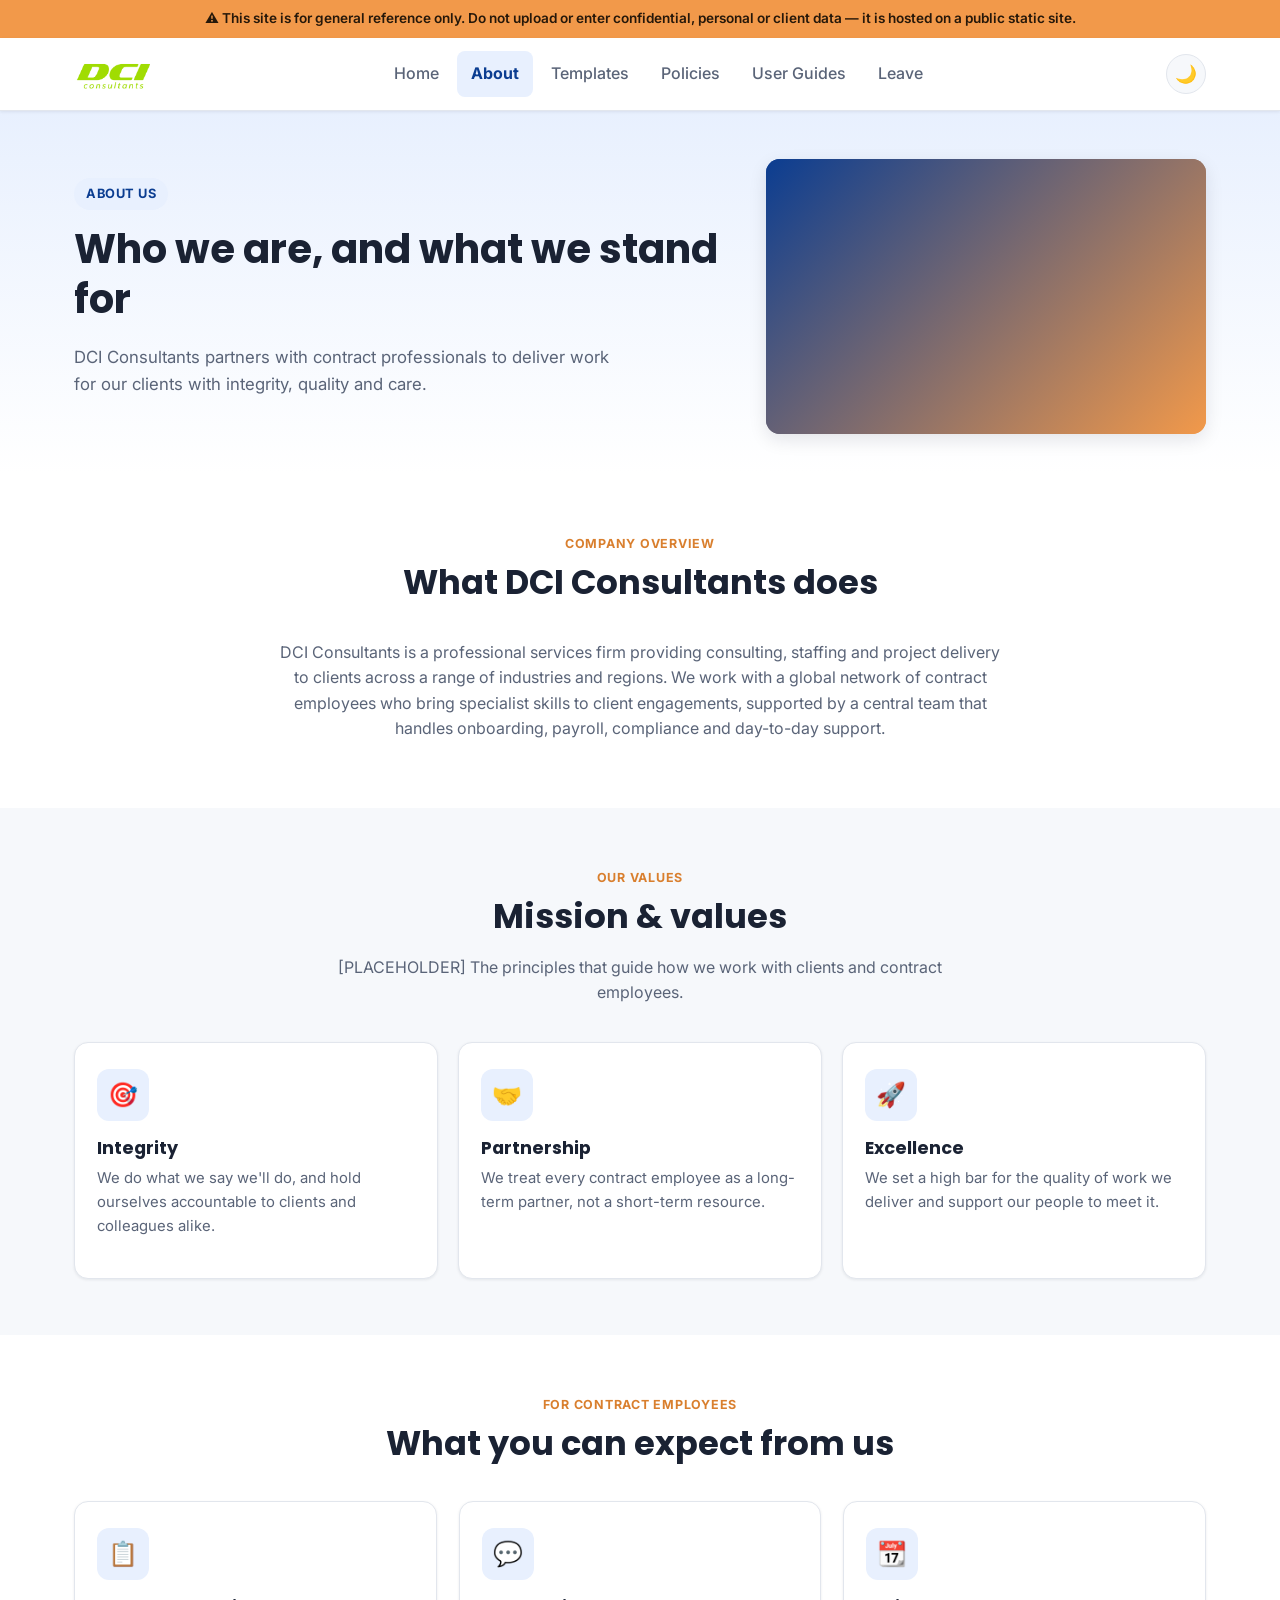
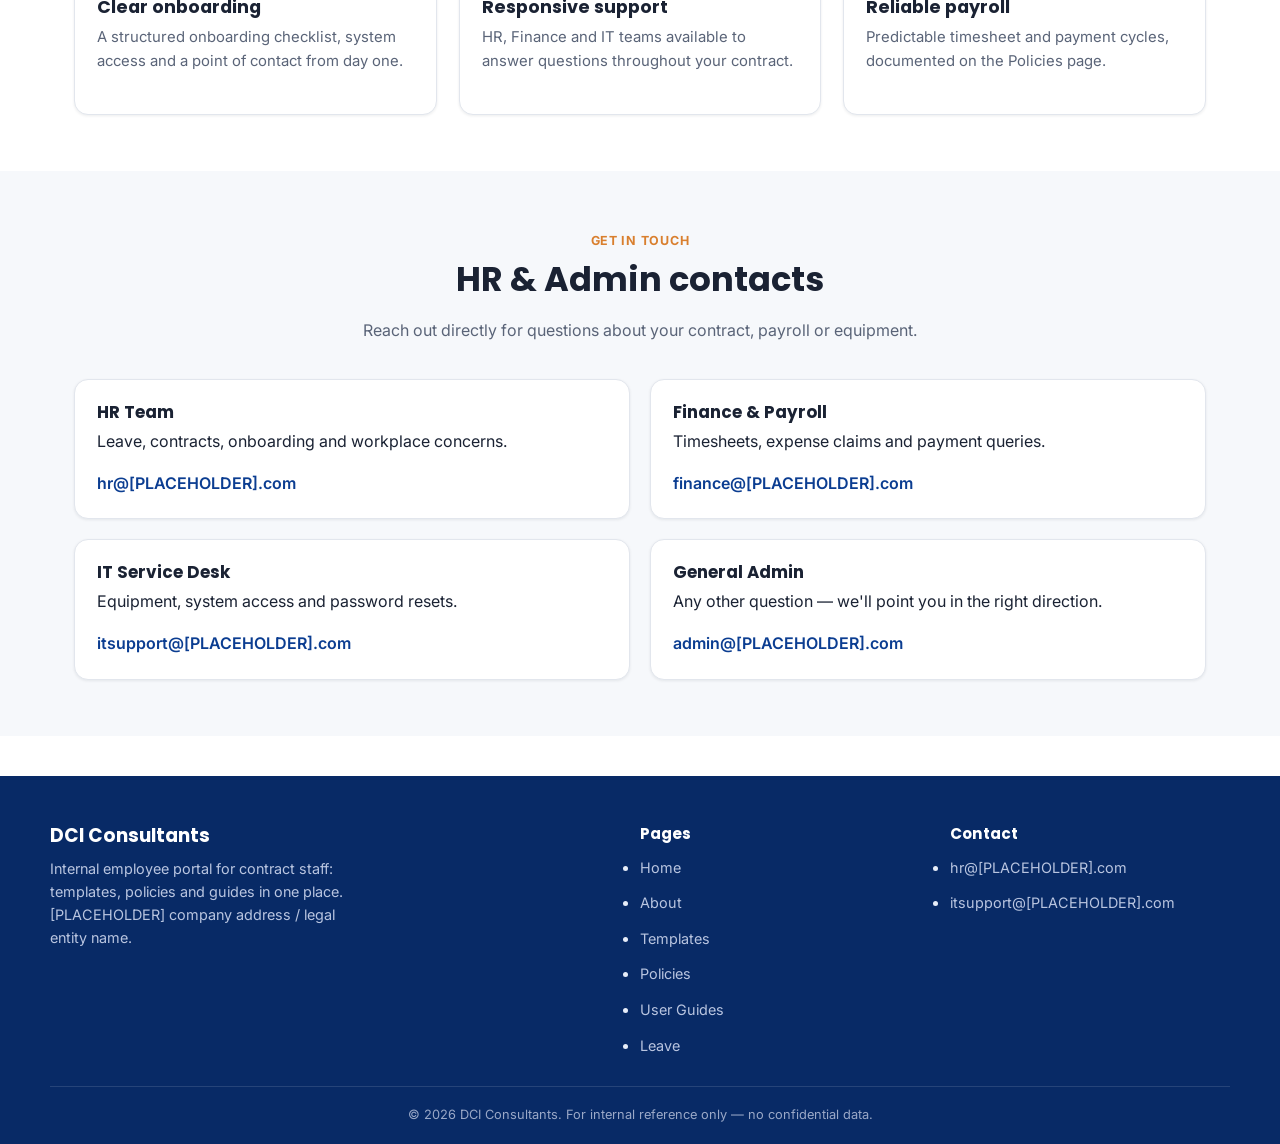
==== commit 8850a47d: "Remove placeholder markers from About page hero and overview text Drops the "[PLACEHOLDER] Replace w" ====
--- a/about.html
+++ b/about.html
@@ -43,7 +43,7 @@
     <div class="fade-up">
       <span class="hero-eyebrow">About Us</span>
       <h1>Who we are, and what we stand for</h1>
-      <p class="lead">DCI Consultants partners with contract professionals to deliver work for our clients with integrity, quality and care. [PLACEHOLDER] Replace with the real company description.</p>
+      <p class="lead">DCI Consultants partners with contract professionals to deliver work for our clients with integrity, quality and care.</p>
     </div>
     <div class="page-hero-media fade-up">
       <img
@@ -62,7 +62,7 @@
       <h2>What DCI Consultants does</h2>
     </div>
     <p class="fade-up" style="max-width:720px;margin:0 auto 10px;text-align:center;color:var(--color-text-muted);">
-      [PLACEHOLDER] DCI Consultants is a professional services firm providing consulting, staffing and project delivery to clients across [PLACEHOLDER: industries/regions]. We work with a global network of contract employees who bring specialist skills to client engagements, supported by a central team that handles onboarding, payroll, compliance and day-to-day support.
+      DCI Consultants is a professional services firm providing consulting, staffing and project delivery to clients across a range of industries and regions. We work with a global network of contract employees who bring specialist skills to client engagements, supported by a central team that handles onboarding, payroll, compliance and day-to-day support.
     </p>
   </div>
 </section>
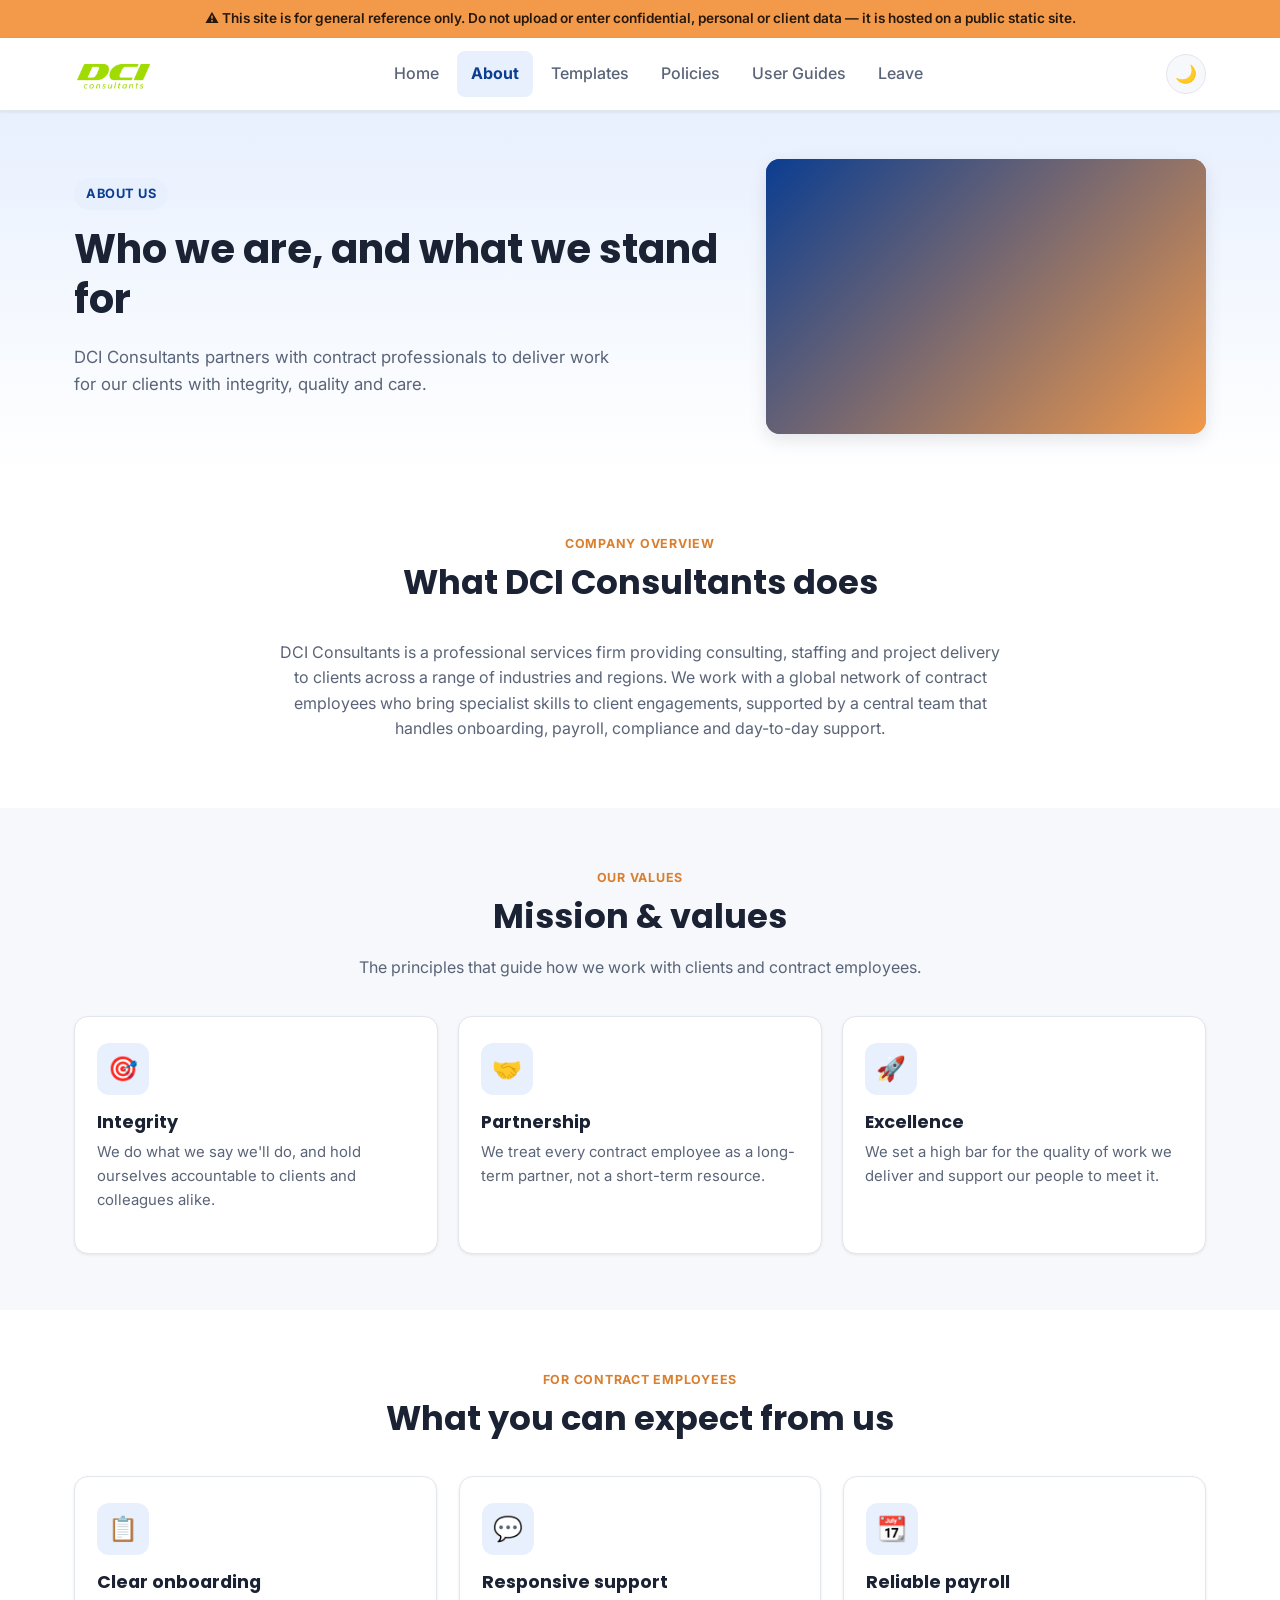
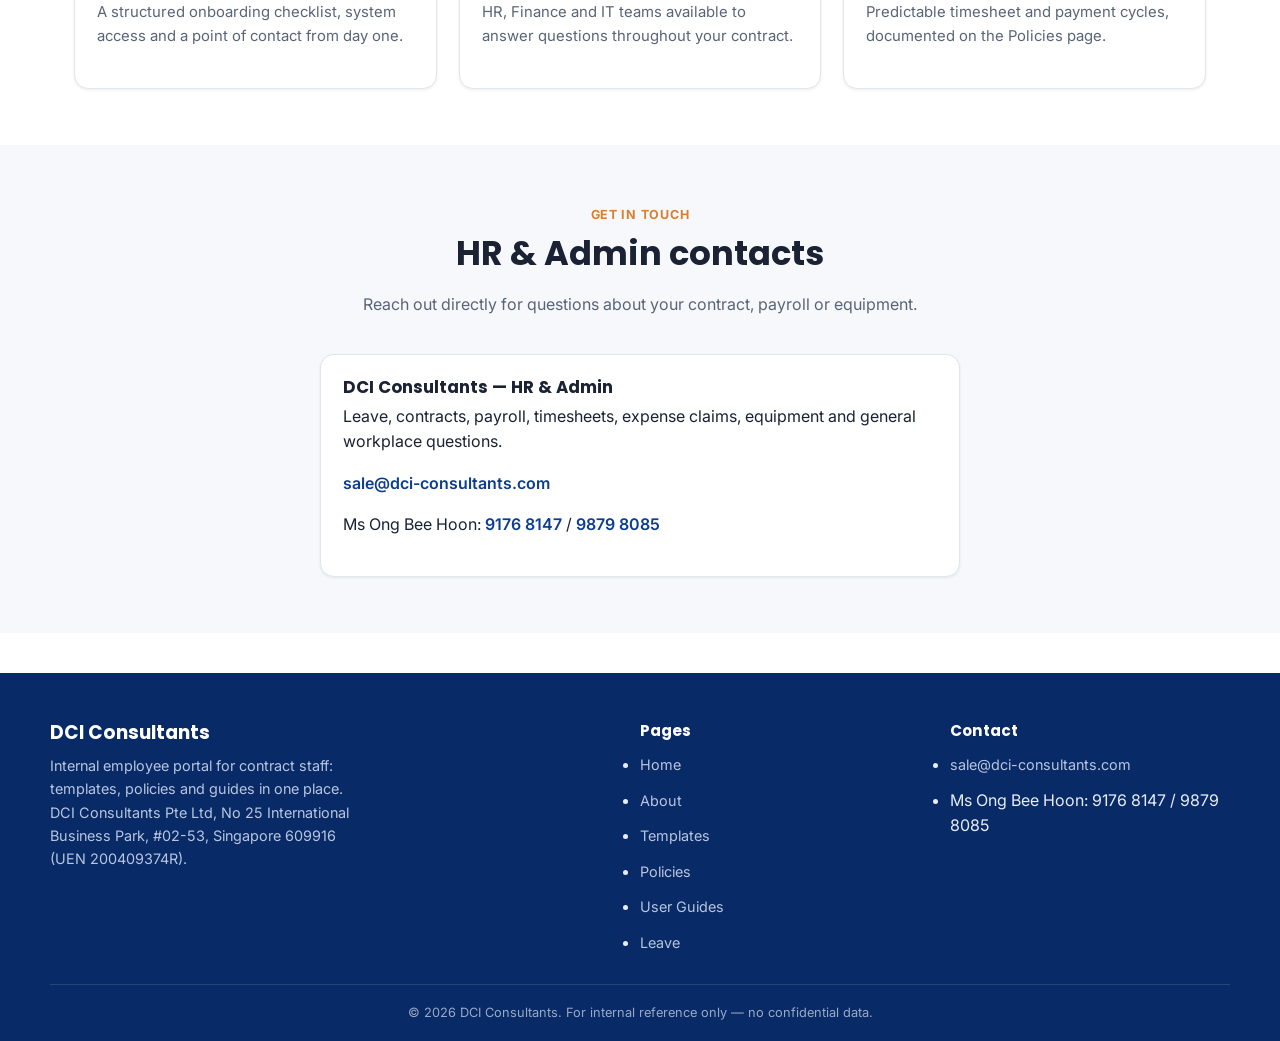
==== commit 62ab6206: "Remove all [PLACEHOLDER] markers site-wide Replaces every remaining [PLACEHOLDER] across the site: -" ====
--- a/about.html
+++ b/about.html
@@ -72,7 +72,7 @@
     <div class="section-head fade-up">
       <span class="eyebrow">Our values</span>
       <h2>Mission &amp; values</h2>
-      <p>[PLACEHOLDER] The principles that guide how we work with clients and contract employees.</p>
+      <p>The principles that guide how we work with clients and contract employees.</p>
     </div>
     <div class="values-grid">
       <article class="card fade-up">
@@ -127,26 +127,12 @@
       <h2>HR &amp; Admin contacts</h2>
       <p>Reach out directly for questions about your contract, payroll or equipment.</p>
     </div>
-    <div class="contact-grid">
+    <div class="contact-grid" style="max-width:640px;margin:0 auto;grid-template-columns:1fr;">
       <div class="contact-card fade-up">
-        <h3>HR Team</h3>
-        <p>Leave, contracts, onboarding and workplace concerns.</p>
-        <a href="mailto:hr@placeholder-dci.com">hr@[PLACEHOLDER].com</a>
-      </div>
-      <div class="contact-card fade-up">
-        <h3>Finance &amp; Payroll</h3>
-        <p>Timesheets, expense claims and payment queries.</p>
-        <a href="mailto:finance@placeholder-dci.com">finance@[PLACEHOLDER].com</a>
-      </div>
-      <div class="contact-card fade-up">
-        <h3>IT Service Desk</h3>
-        <p>Equipment, system access and password resets.</p>
-        <a href="mailto:itsupport@placeholder-dci.com">itsupport@[PLACEHOLDER].com</a>
-      </div>
-      <div class="contact-card fade-up">
-        <h3>General Admin</h3>
-        <p>Any other question — we'll point you in the right direction.</p>
-        <a href="mailto:admin@placeholder-dci.com">admin@[PLACEHOLDER].com</a>
+        <h3>DCI Consultants — HR &amp; Admin</h3>
+        <p>Leave, contracts, payroll, timesheets, expense claims, equipment and general workplace questions.</p>
+        <p><a href="mailto:sale@dci-consultants.com">sale@dci-consultants.com</a></p>
+        <p>Ms Ong Bee Hoon: <a href="tel:+6591768147">9176 8147</a> / <a href="tel:+6598798085">9879 8085</a></p>
       </div>
     </div>
   </div>
@@ -156,7 +142,7 @@
   <div class="container footer-grid">
     <div class="footer-brand">
       <h3>DCI Consultants</h3>
-      <p>Internal employee portal for contract staff: templates, policies and guides in one place. [PLACEHOLDER] company address / legal entity name.</p>
+      <p>Internal employee portal for contract staff: templates, policies and guides in one place.<br>DCI Consultants Pte Ltd, No 25 International Business Park, #02-53, Singapore 609916 (UEN 200409374R).</p>
     </div>
     <div class="footer-col">
       <h4>Pages</h4>
@@ -172,8 +158,8 @@
     <div class="footer-col">
       <h4>Contact</h4>
       <ul>
-        <li><a href="mailto:hr@placeholder-dci.com">hr@[PLACEHOLDER].com</a></li>
-        <li><a href="mailto:itsupport@placeholder-dci.com">itsupport@[PLACEHOLDER].com</a></li>
+        <li><a href="mailto:sale@dci-consultants.com">sale@dci-consultants.com</a></li>
+        <li>Ms Ong Bee Hoon: 9176 8147 / 9879 8085</li>
       </ul>
     </div>
   </div>
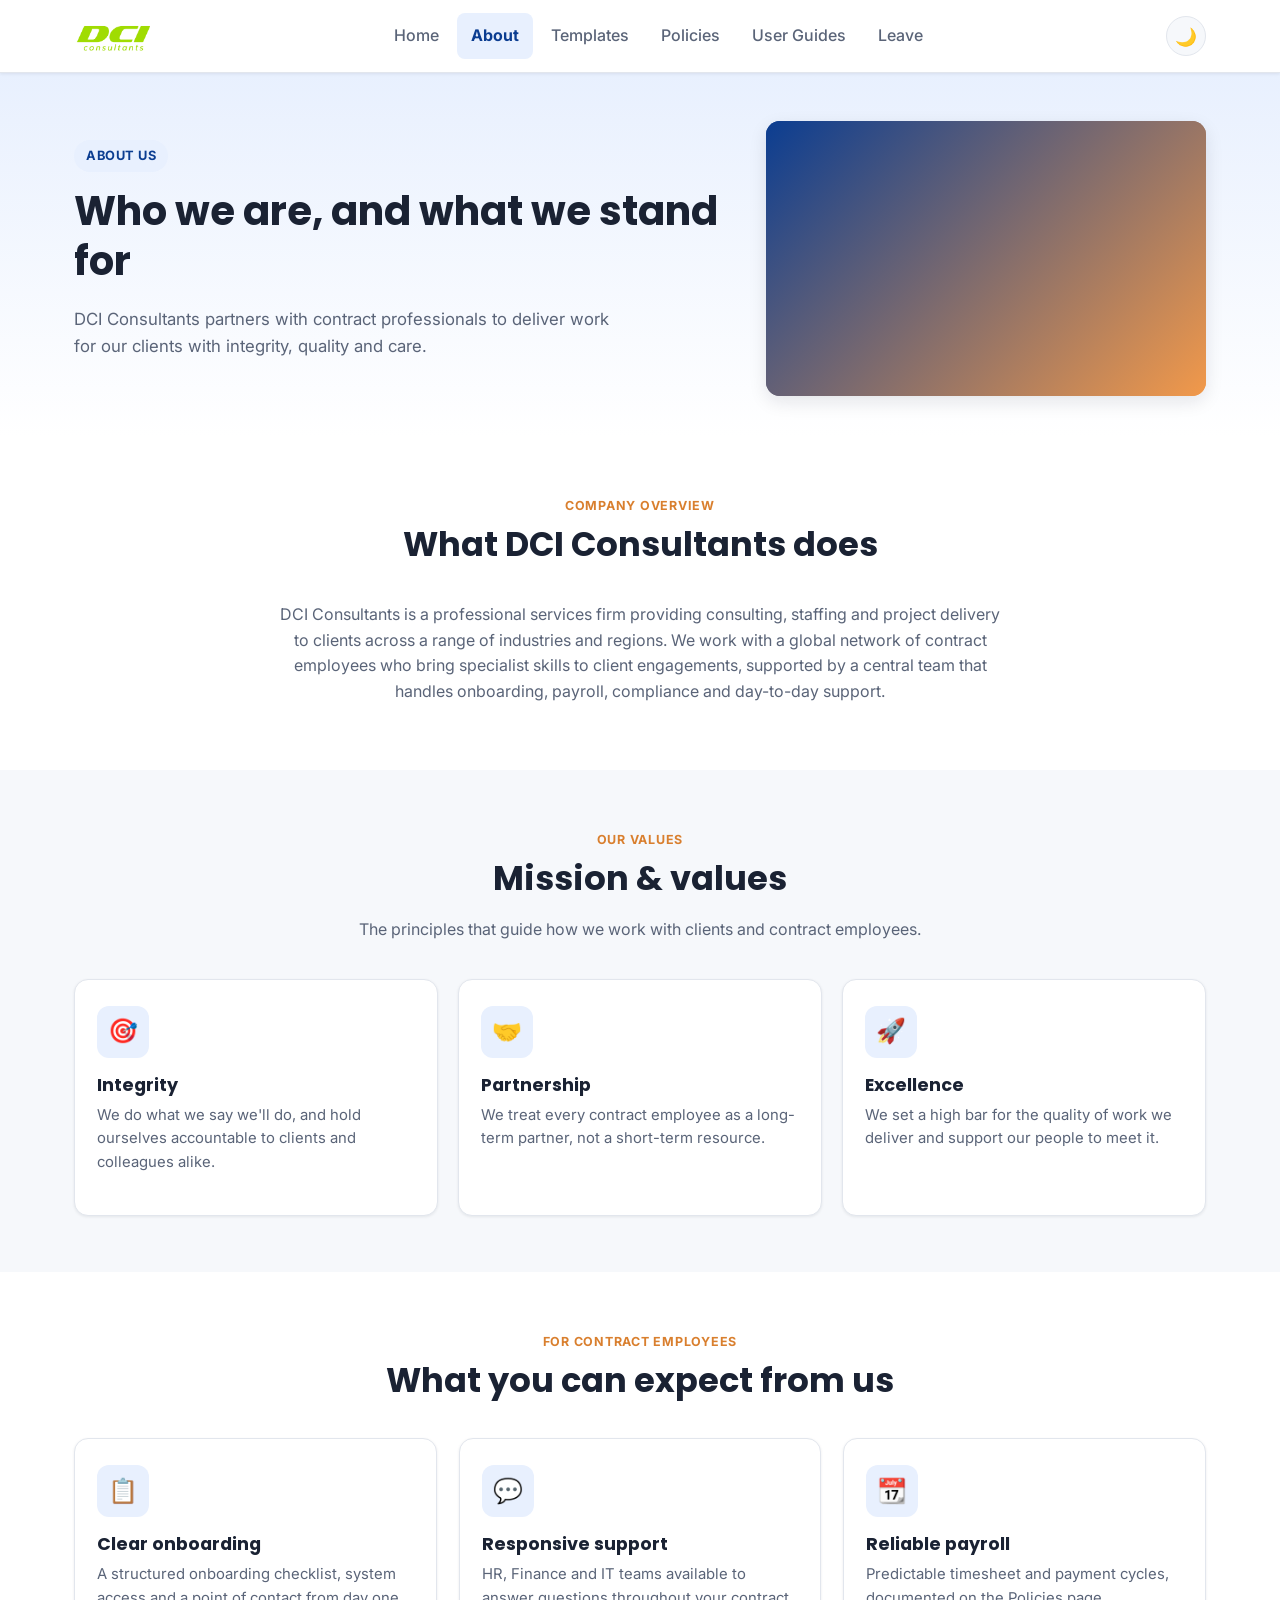
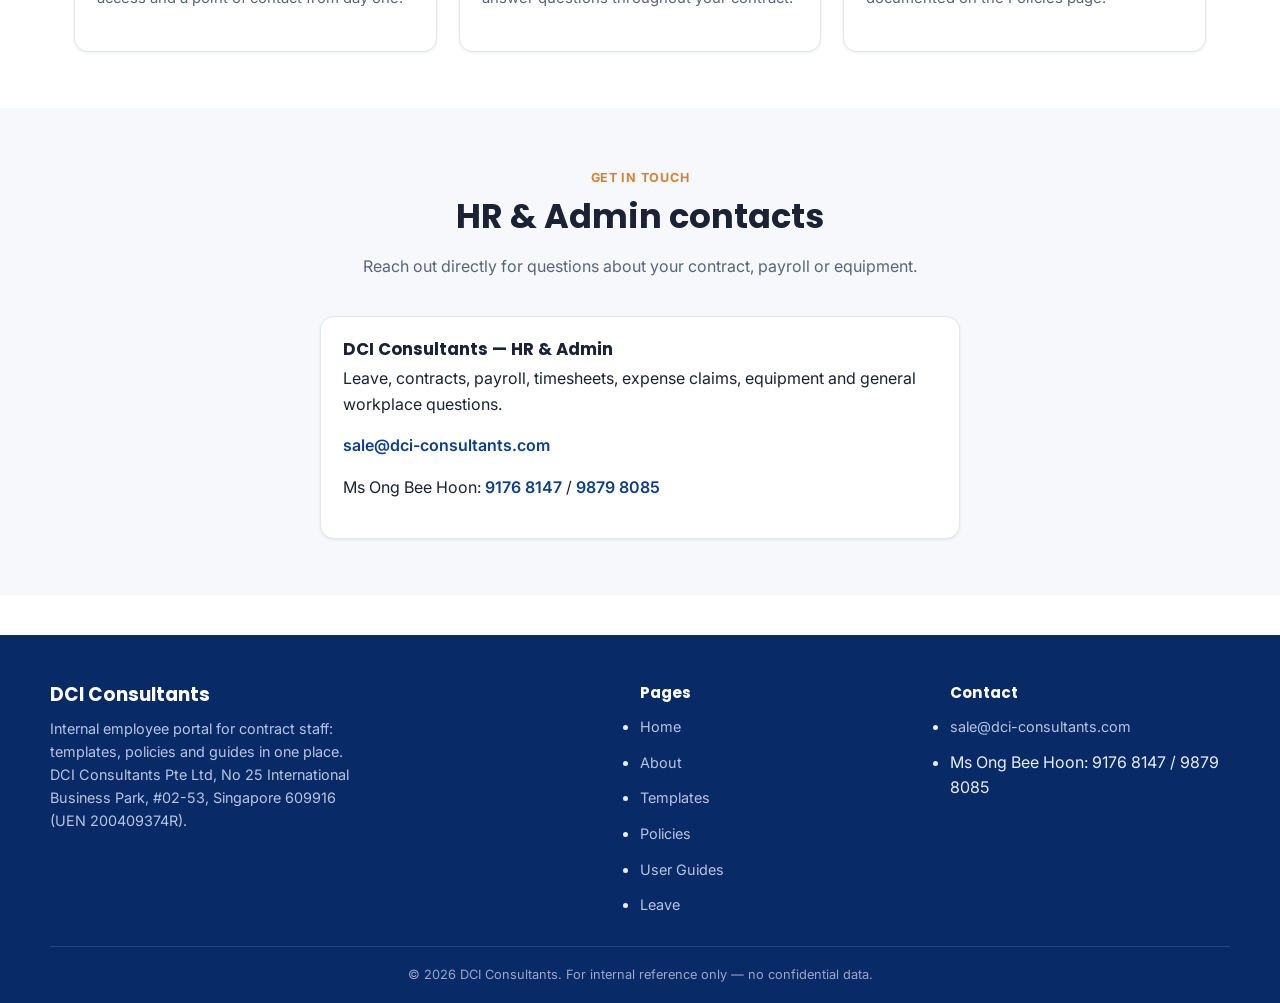
==== commit 2793cc46: "Remove the confidentiality banner from all pages Per request. Note: this only removes the on-page wa" ====
--- a/about.html
+++ b/about.html
@@ -12,9 +12,6 @@
 </head>
 <body>
 
-<div class="confidentiality-banner">
-  ⚠ This site is for general reference only. Do not upload or enter confidential, personal or client data — it is hosted on a public static site.
-</div>
 
 <header class="site-header">
   <div class="container nav-wrap">
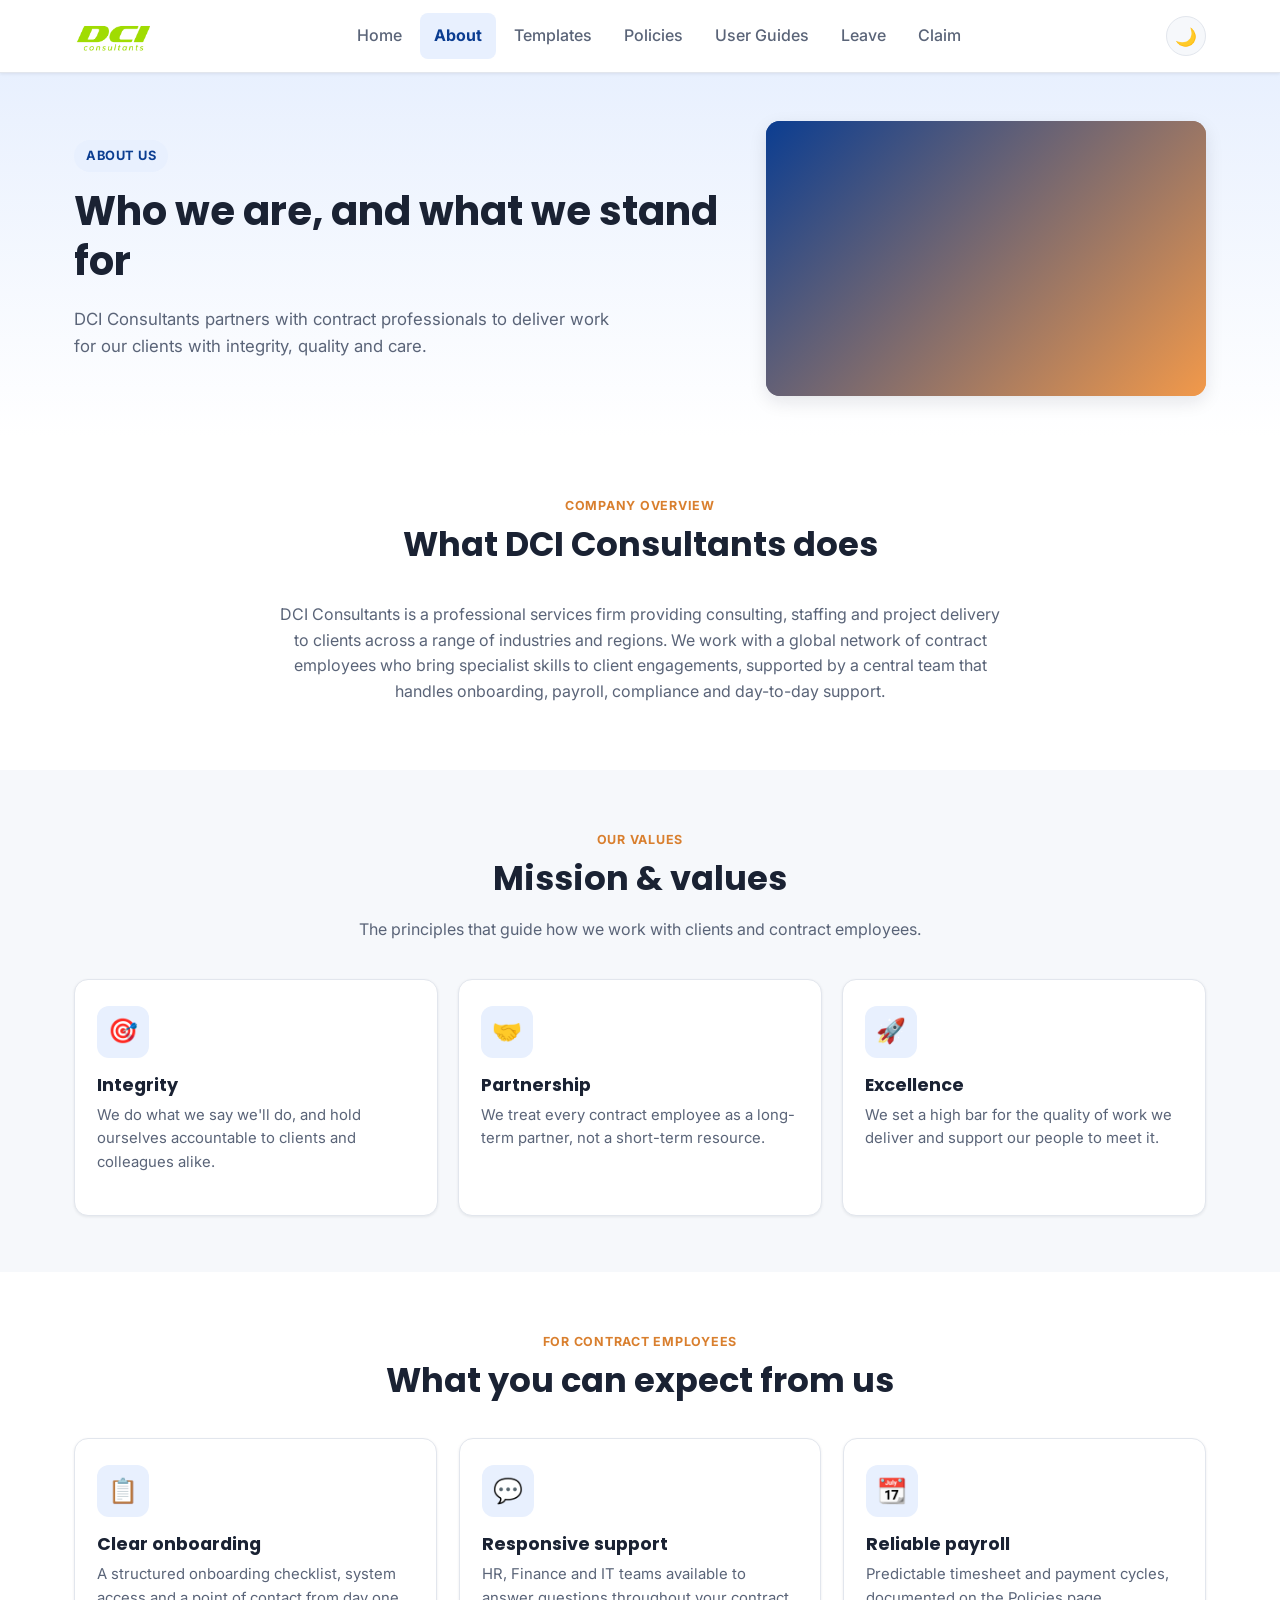
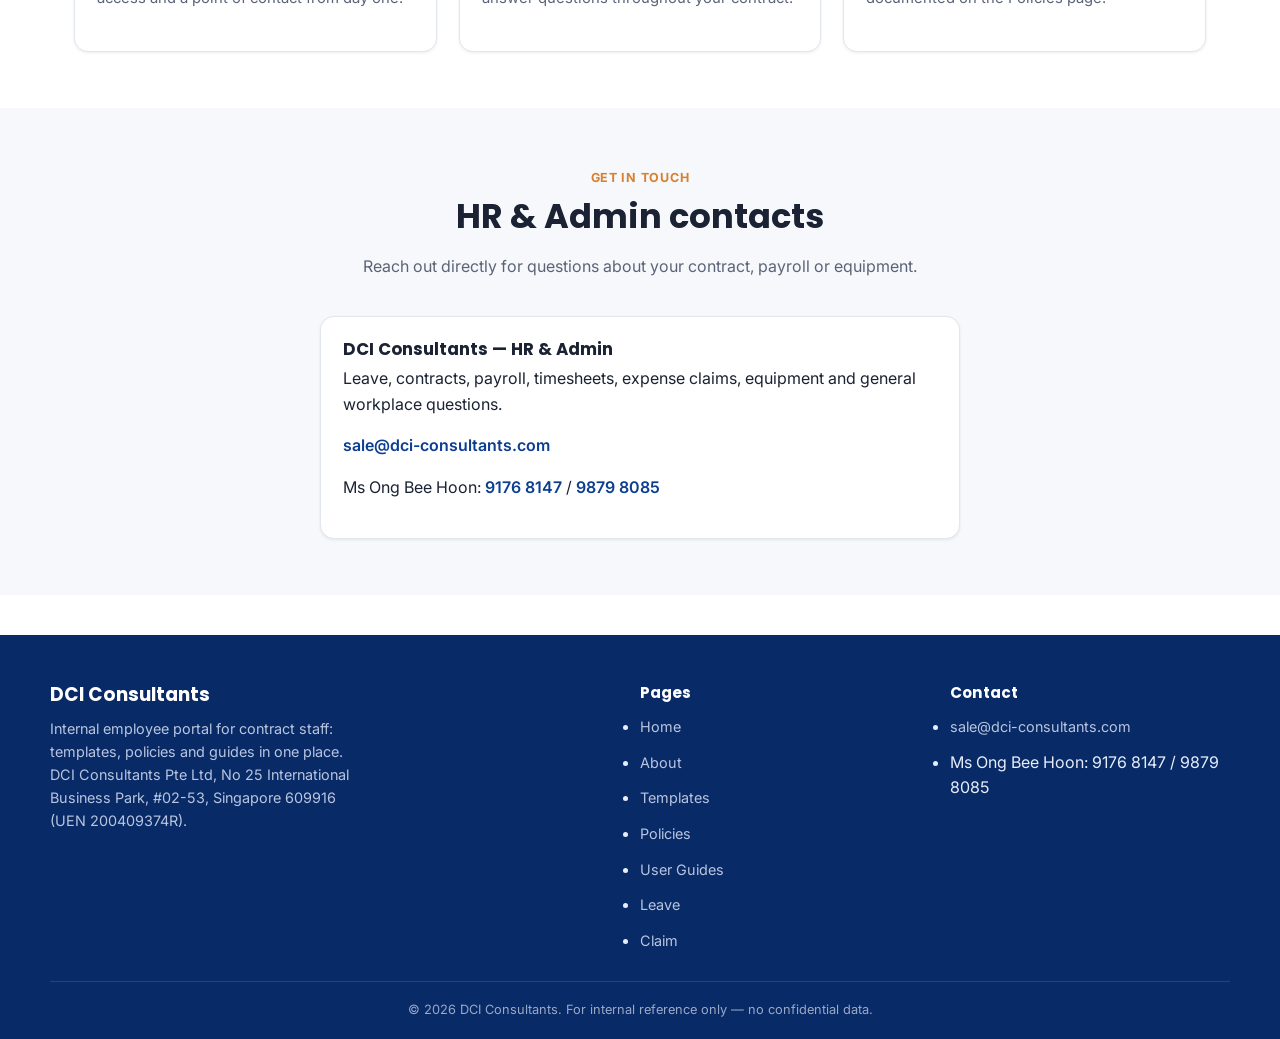
==== commit e5eec932: "Add Expense Claim module, mirroring the Leave Application flow New claim.html, built the same way as" ====
--- a/about.html
+++ b/about.html
@@ -25,6 +25,7 @@
       <a href="policies.html">Policies</a>
       <a href="guides.html">User Guides</a>
       <a href="leave.html">Leave</a>
+      <a href="claim.html">Claim</a>
     </nav>
     <div class="nav-actions">
       <button class="theme-toggle" type="button" aria-label="Toggle dark mode">🌙</button>
@@ -150,6 +151,7 @@
         <li><a href="policies.html">Policies</a></li>
         <li><a href="guides.html">User Guides</a></li>
         <li><a href="leave.html">Leave</a></li>
+        <li><a href="claim.html">Claim</a></li>
       </ul>
     </div>
     <div class="footer-col">
--- a/css/styles.css
+++ b/css/styles.css
@@ -827,8 +827,8 @@
 
 @media print {
   body * { visibility: hidden; }
-  #leaveFormPrint, #leaveFormPrint * { visibility: visible; }
-  #leaveFormPrint {
+  #leaveFormPrint, #leaveFormPrint *, #claimFormPrint, #claimFormPrint * { visibility: visible; }
+  #leaveFormPrint, #claimFormPrint {
     position: absolute;
     top: 0;
     left: 0;
